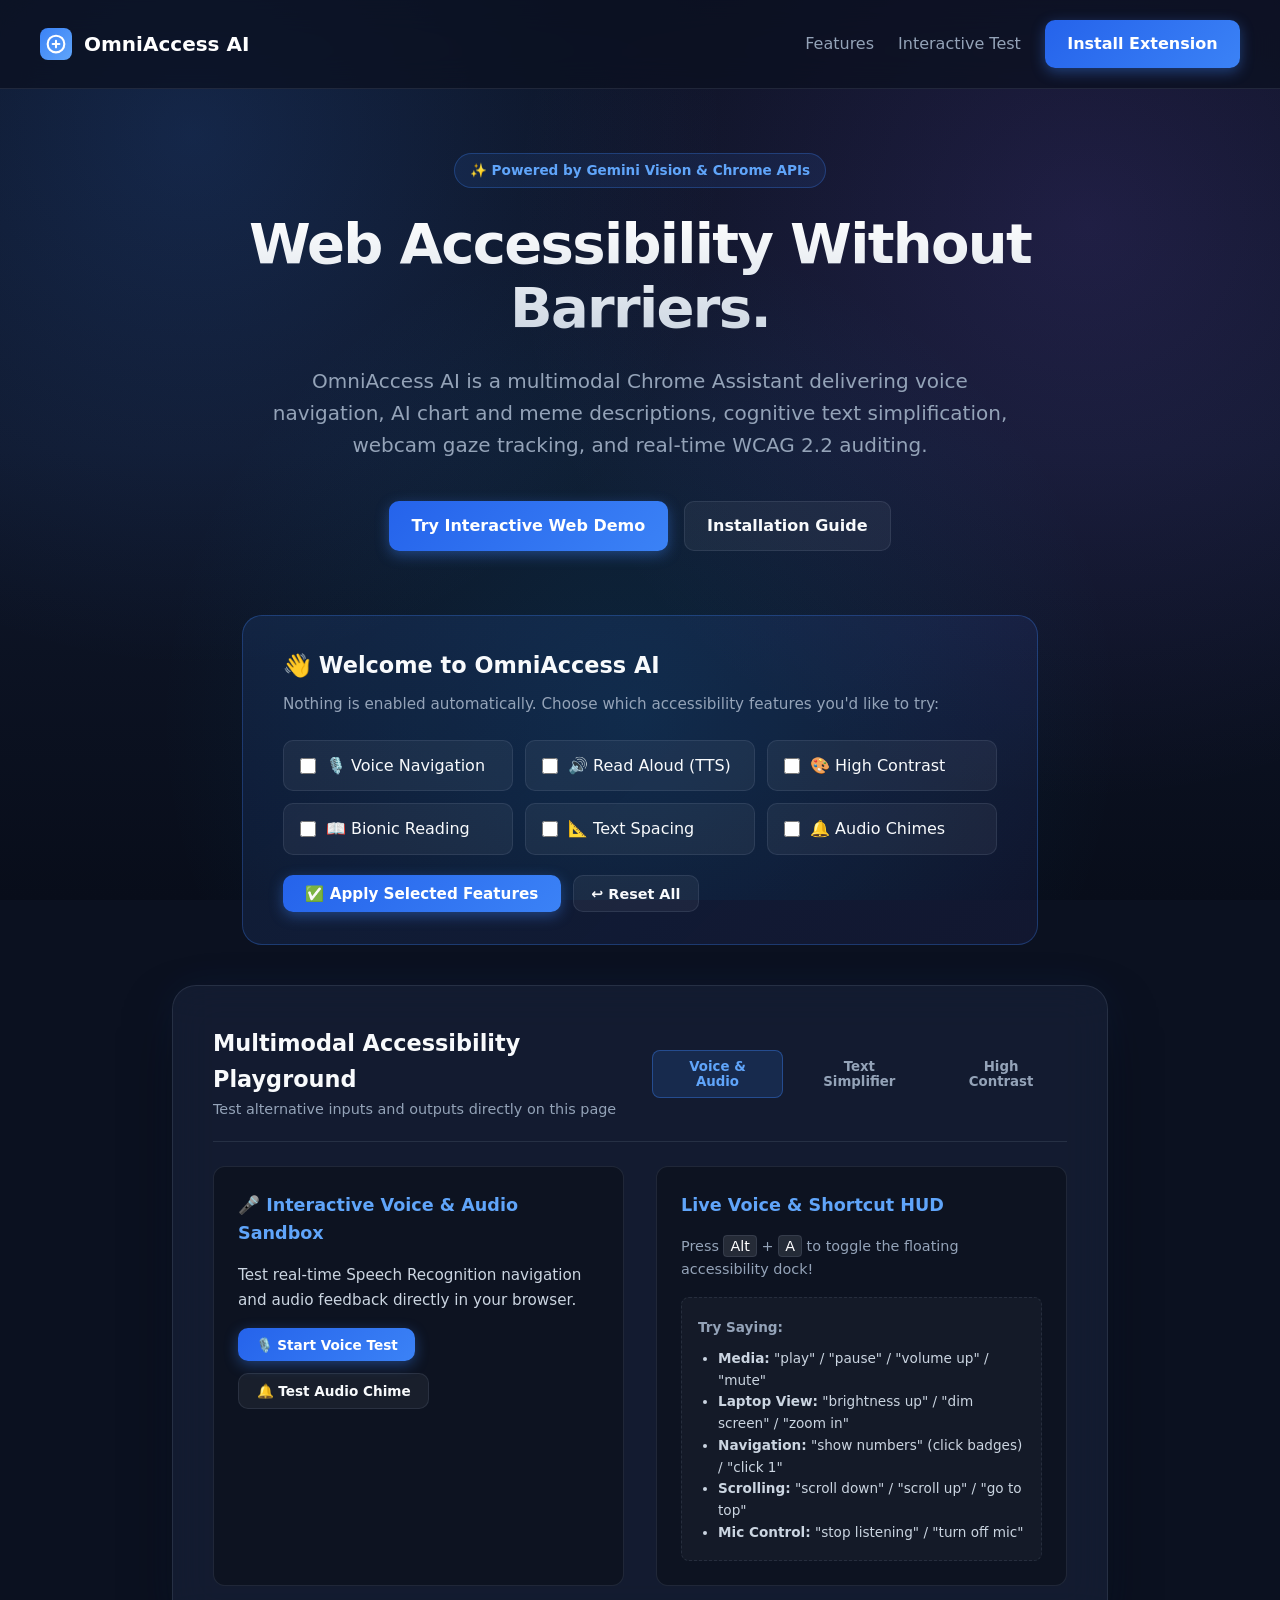
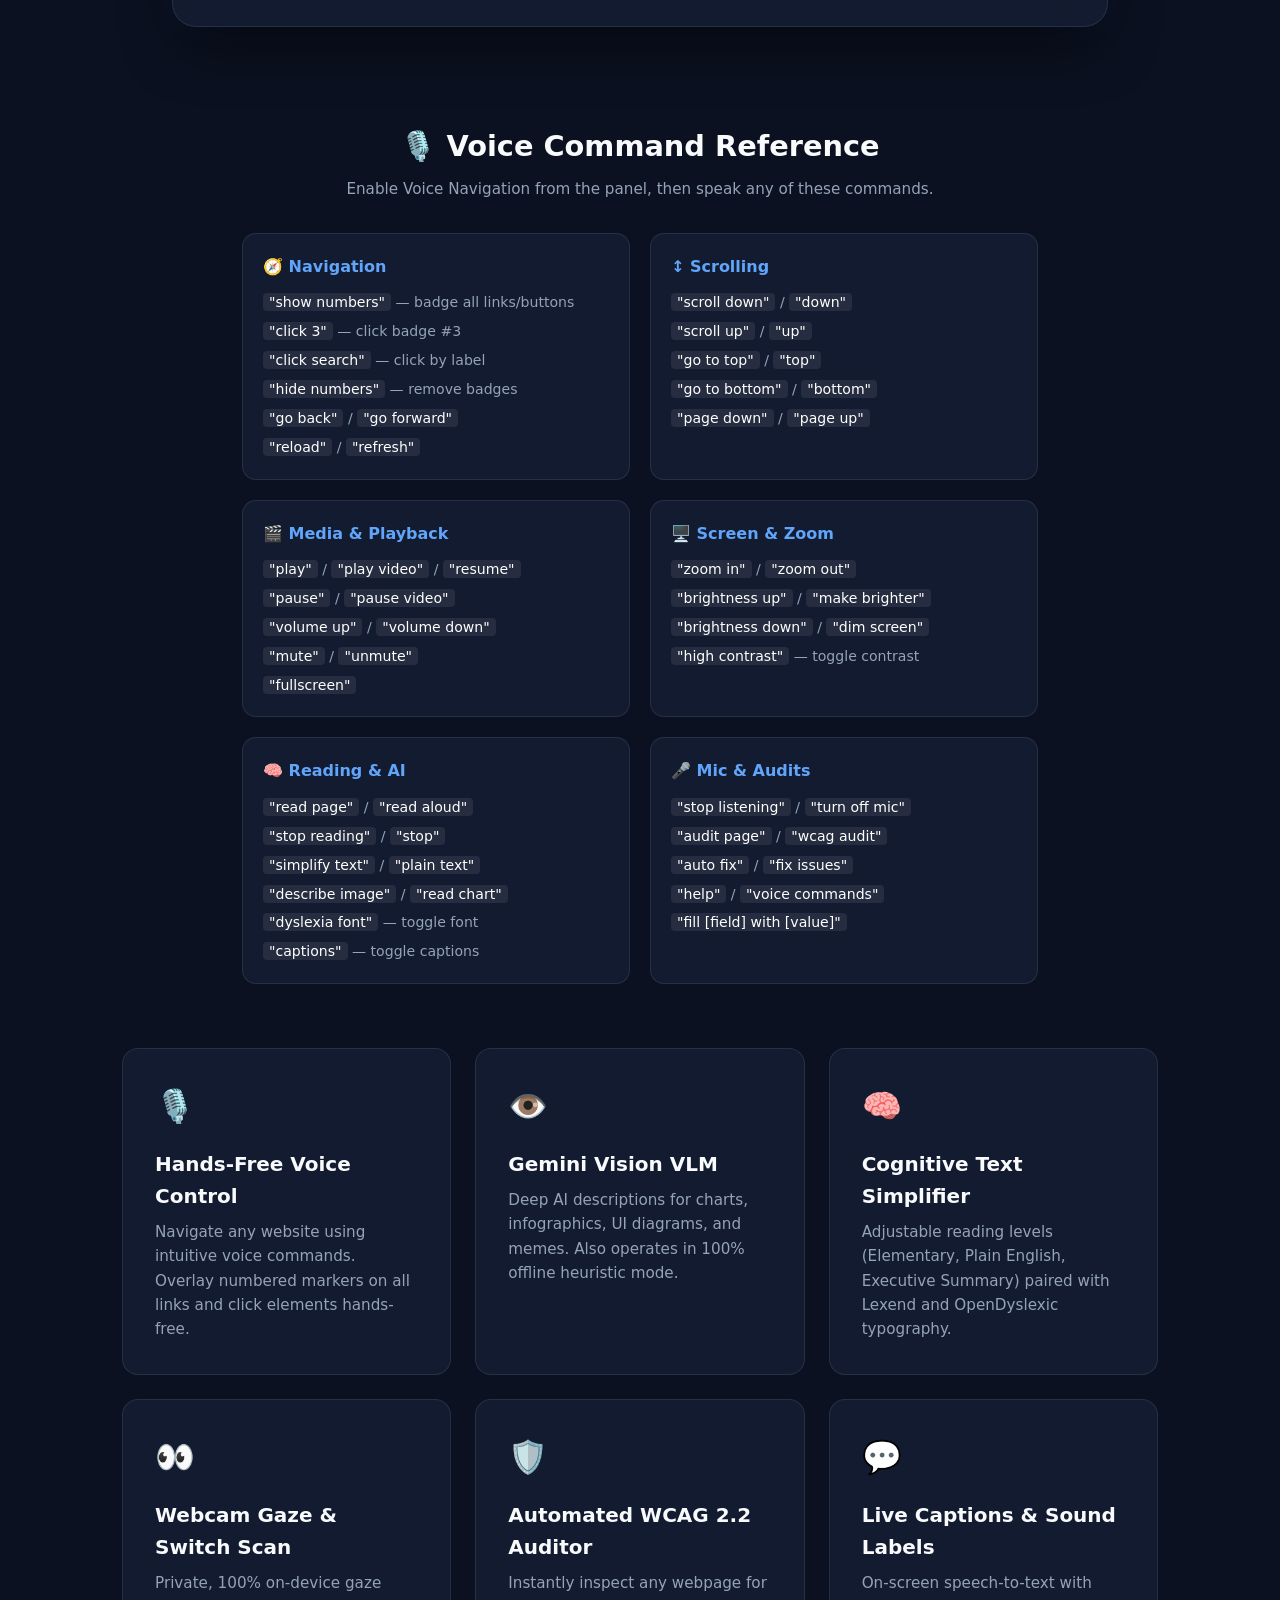
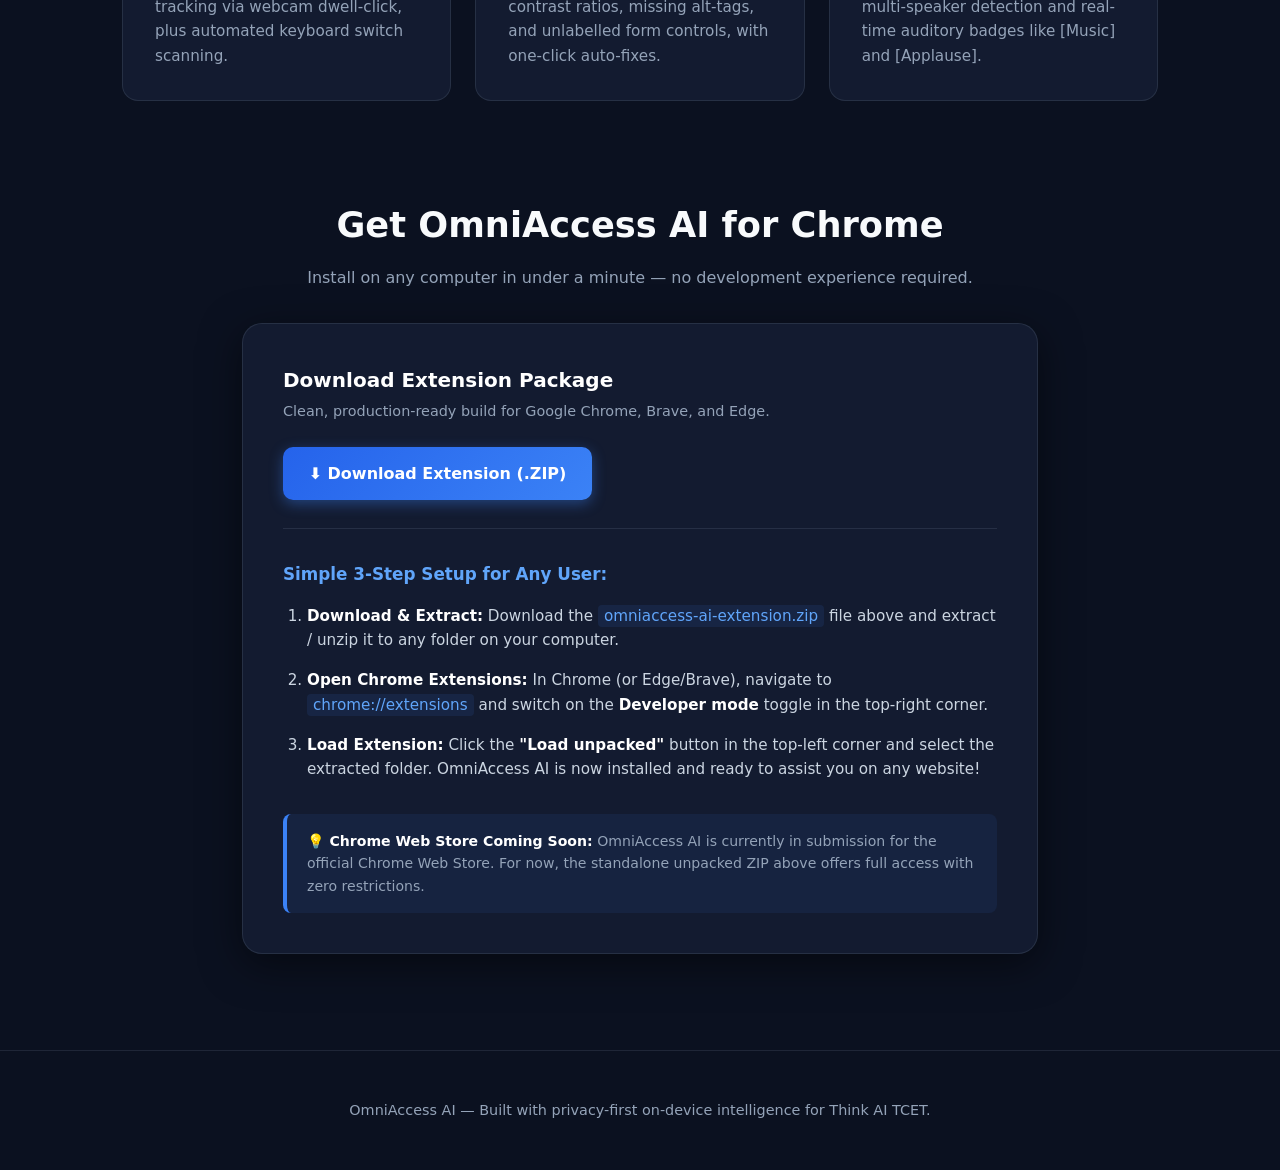
==== index.html @ 78b08870 "Add index.html for GitHub Pages deployment" ====
<!DOCTYPE html>
<html lang="en">
<head>
  <meta charset="UTF-8" />
  <meta name="viewport" content="width=device-width, initial-scale=1.0" />
  <title>OmniAccess AI — Intelligent Digital Accessibility</title>
  <link rel="stylesheet" href="content/overlay.css" />
  <style>
    /* In-page High Contrast overrides */
    html[data-omni-contrast="yellow-black"],
    html[data-omni-contrast="yellow-black"] body {
      background-color: #000000 !important;
      color: #ffff00 !important;
    }
    html[data-omni-contrast="yellow-black"] .demo-card,
    html[data-omni-contrast="yellow-black"] .feature-card,
    html[data-omni-contrast="yellow-black"] .interactive-box,
    html[data-omni-contrast="yellow-black"] header,
    html[data-omni-contrast="yellow-black"] footer {
      background-color: #000000 !important;
      color: #ffff00 !important;
      border-color: #ffff00 !important;
    }
    html[data-omni-contrast="yellow-black"] h1,
    html[data-omni-contrast="yellow-black"] h2,
    html[data-omni-contrast="yellow-black"] h3,
    html[data-omni-contrast="yellow-black"] p,
    html[data-omni-contrast="yellow-black"] span,
    html[data-omni-contrast="yellow-black"] li {
      color: #ffff00 !important;
      -webkit-text-fill-color: #ffff00 !important;
    }
    html[data-omni-contrast="yellow-black"] .btn {
      background: #000000 !important;
      color: #ffff00 !important;
      border: 2px solid #ffff00 !important;
    }
    html[data-omni-contrast="yellow-black"] .demo-tab-btn.active {
      background: #ffff00 !important;
      color: #000000 !important;
    }

    :root {
      --bg: #0b1120;
      --bg-gradient: radial-gradient(circle at 15% 15%, rgba(59, 130, 246, 0.18) 0%, transparent 40%),
                     radial-gradient(circle at 85% 25%, rgba(139, 92, 246, 0.15) 0%, transparent 45%),
                     radial-gradient(circle at 50% 80%, rgba(14, 165, 233, 0.12) 0%, transparent 50%),
                     linear-gradient(180deg, #0b1120 0%, #0f172a 50%, #080d1a 100%);
      --card-bg: rgba(23, 32, 54, 0.72);
      --border: rgba(148, 163, 184, 0.15);
      --accent: #3b82f6;
      --accent-glow: rgba(59, 130, 246, 0.4);
      --text: #f8fafc;
      --text-muted: #94a3b8;
      --success: #10b981;
    }

    * {
      box-sizing: border-box;
      margin: 0;
      padding: 0;
      font-family: system-ui, -apple-system, BlinkMacSystemFont, "Segoe UI", Roboto, sans-serif;
    }

    body {
      background: var(--bg-gradient);
      background-attachment: fixed;
      background-color: var(--bg);
      color: var(--text);
      line-height: 1.6;
      overflow-x: hidden;
      min-height: 100vh;
    }

    /* Skip link for accessibility */
    .skip-link {
      position: absolute;
      top: -999px;
      left: 1rem;
      background: var(--accent);
      color: #fff;
      padding: 0.5rem 1rem;
      border-radius: 4px;
      z-index: 1000;
      text-decoration: none;
      font-weight: bold;
    }
    .skip-link:focus {
      top: 1rem;
    }

    header {
      padding: 1.25rem 2.5rem;
      display: flex;
      justify-content: space-between;
      align-items: center;
      border-bottom: 1px solid var(--border);
      backdrop-filter: blur(16px);
      -webkit-backdrop-filter: blur(16px);
      position: sticky;
      top: 0;
      background: rgba(11, 17, 32, 0.75);
      z-index: 100;
    }

    .brand {
      display: flex;
      align-items: center;
      gap: 0.75rem;
      font-size: 1.25rem;
      font-weight: 800;
      color: #fff;
      text-decoration: none;
    }

    .brand-icon {
      width: 32px;
      height: 32px;
      background: linear-gradient(135deg, #3b82f6, #60a5fa);
      border-radius: 8px;
      display: flex;
      align-items: center;
      justify-content: center;
    }

    .nav-links {
      display: flex;
      gap: 1.5rem;
      align-items: center;
    }

    .nav-link {
      color: var(--text-muted);
      text-decoration: none;
      font-weight: 500;
      transition: color 0.2s;
    }
    .nav-link:hover {
      color: #fff;
    }

    .btn {
      display: inline-flex;
      align-items: center;
      gap: 0.5rem;
      padding: 0.7rem 1.4rem;
      border-radius: 10px;
      font-weight: 600;
      text-decoration: none;
      transition: all 0.2s ease;
      cursor: pointer;
      border: none;
    }

    .btn-primary {
      background: linear-gradient(135deg, #2563eb, #3b82f6);
      color: #fff;
      box-shadow: 0 4px 14px var(--accent-glow);
    }
    .btn-primary:hover {
      transform: translateY(-2px);
      box-shadow: 0 6px 20px rgba(59, 130, 246, 0.5);
    }

    .btn-secondary {
      background: rgba(255, 255, 255, 0.05);
      color: var(--text);
      border: 1px solid var(--border);
    }
    .btn-secondary:hover {
      background: rgba(255, 255, 255, 0.1);
      transform: translateY(-2px);
    }

    .hero {
      max-width: 1100px;
      margin: 4rem auto;
      padding: 0 2rem;
      text-align: center;
    }

    .badge {
      display: inline-flex;
      align-items: center;
      gap: 0.5rem;
      padding: 0.35rem 0.9rem;
      background: rgba(59, 130, 246, 0.1);
      border: 1px solid rgba(59, 130, 246, 0.3);
      border-radius: 9999px;
      font-size: 0.85rem;
      color: #60a5fa;
      font-weight: 600;
      margin-bottom: 1.5rem;
    }

    h1 {
      font-size: 3.5rem;
      font-weight: 900;
      line-height: 1.15;
      letter-spacing: -0.03em;
      margin-bottom: 1.5rem;
      background: linear-gradient(180deg, #fff 0%, #cbd5e1 100%);
      -webkit-background-clip: text;
      -webkit-text-fill-color: transparent;
    }

    .hero p {
      font-size: 1.25rem;
      color: var(--text-muted);
      max-width: 760px;
      margin: 0 auto 2.5rem;
    }

    .hero-actions {
      display: flex;
      justify-content: center;
      gap: 1rem;
      margin-bottom: 3.5rem;
    }

    /* Live Demo / Playground Area */
    .demo-container {
      max-width: 1000px;
      margin: 0 auto 6rem;
      padding: 0 2rem;
    }

    .demo-card {
      background: var(--card-bg);
      backdrop-filter: blur(20px);
      -webkit-backdrop-filter: blur(20px);
      border: 1px solid var(--border);
      border-radius: 24px;
      padding: 2.5rem;
      box-shadow: 0 25px 60px -15px rgba(0, 0, 0, 0.7), 0 0 40px rgba(59, 130, 246, 0.08);
      position: relative;
    }

    .demo-header {
      display: flex;
      justify-content: space-between;
      align-items: center;
      border-bottom: 1px solid var(--border);
      padding-bottom: 1.25rem;
      margin-bottom: 1.5rem;
    }

    .demo-tabs {
      display: flex;
      gap: 0.5rem;
    }

    .demo-tab-btn {
      padding: 0.5rem 1rem;
      border-radius: 8px;
      background: transparent;
      border: 1px solid transparent;
      color: var(--text-muted);
      cursor: pointer;
      font-weight: 600;
      transition: all 0.2s;
    }
    .demo-tab-btn.active {
      background: rgba(59, 130, 246, 0.15);
      border-color: rgba(59, 130, 246, 0.4);
      color: #60a5fa;
    }

    .demo-content {
      display: grid;
      grid-template-columns: 1fr 1fr;
      gap: 2rem;
      text-align: left;
    }

    @media (max-width: 768px) {
      .demo-content {
        grid-template-columns: 1fr;
      }
      h1 { font-size: 2.5rem; }
    }

    .interactive-box {
      background: rgba(0, 0, 0, 0.3);
      border: 1px solid var(--border);
      border-radius: 12px;
      padding: 1.5rem;
      display: flex;
      flex-direction: column;
      gap: 1rem;
    }

    .features-grid {
      max-width: 1100px;
      margin: 0 auto 6rem;
      padding: 0 2rem;
      display: grid;
      grid-template-columns: repeat(auto-fit, minmax(320px, 1fr));
      gap: 1.5rem;
    }

    .feature-card {
      background: var(--card-bg);
      border: 1px solid var(--border);
      border-radius: 16px;
      padding: 2rem;
      transition: transform 0.2s, border-color 0.2s;
    }
    .feature-card:hover {
      transform: translateY(-4px);
      border-color: rgba(59, 130, 246, 0.4);
    }

    .feature-icon {
      font-size: 2rem;
      margin-bottom: 1rem;
      display: inline-block;
    }

    .feature-title {
      font-size: 1.25rem;
      font-weight: 700;
      margin-bottom: 0.5rem;
    }

    .feature-desc {
      color: var(--text-muted);
      font-size: 0.95rem;
    }

    footer {
      border-top: 1px solid var(--border);
      padding: 3rem 2rem;
      text-align: center;
      color: var(--text-muted);
      font-size: 0.9rem;
    }
  </style>
</head>
<body>

  <a href="#main" class="skip-link">Skip to main content</a>

  <header role="banner">
    <a href="#" class="brand">
      <div class="brand-icon">
        <svg width="20" height="20" viewBox="0 0 24 24" fill="none" stroke="#fff" stroke-width="2.5" stroke-linecap="round" stroke-linejoin="round">
          <circle cx="12" cy="12" r="10"></circle>
          <path d="M12 8v8"></path>
          <path d="M8 12h8"></path>
        </svg>
      </div>
      <span>OmniAccess AI</span>
    </a>

    <nav class="nav-links" aria-label="Main Navigation">
      <a href="#features" class="nav-link">Features</a>
      <a href="#demo" class="nav-link">Interactive Test</a>
      <a href="#install" class="btn btn-primary">Install Extension</a>
    </nav>
  </header>

  <main id="main">
    <section class="hero">
      <div class="badge">
        <span>✨ Powered by Gemini Vision &amp; Chrome APIs</span>
      </div>
      <h1>Web Accessibility Without Barriers.</h1>
      <p>
        OmniAccess AI is a multimodal Chrome Assistant delivering voice navigation, AI chart and meme descriptions, cognitive text simplification, webcam gaze tracking, and real-time WCAG 2.2 auditing.
      </p>

      <div class="hero-actions">
        <a href="#demo" class="btn btn-primary">Try Interactive Web Demo</a>
        <a href="#install" class="btn btn-secondary">Installation Guide</a>
      </div>
    </section>

    <!-- ======= WELCOME / ENABLE FEATURES PROMPT ======= -->
    <section id="welcome-prompt" style="max-width: 860px; margin: 0 auto 2.5rem; padding: 0 2rem;">
      <div style="background: linear-gradient(135deg, rgba(59,130,246,0.12), rgba(99,102,241,0.08)); border: 1px solid rgba(59,130,246,0.3); border-radius: 20px; padding: 2rem 2.5rem;">
        <h2 style="font-size: 1.4rem; font-weight: 800; margin-bottom: 0.5rem;">👋 Welcome to OmniAccess AI</h2>
        <p style="color: var(--text-muted); font-size: 0.95rem; margin-bottom: 1.5rem;">
          Nothing is enabled automatically. Choose which accessibility features you'd like to try:
        </p>

        <div style="display: grid; grid-template-columns: repeat(auto-fit, minmax(200px, 1fr)); gap: 0.75rem;">
          <!-- Voice Nav -->
          <label style="display: flex; align-items: center; gap: 10px; background: rgba(255,255,255,0.05); border: 1px solid var(--border); border-radius: 10px; padding: 0.75rem 1rem; cursor: pointer; transition: border-color 0.2s;" id="opt-voice-label">
            <input type="checkbox" id="opt-voice" style="width: 16px; height: 16px; cursor: pointer;" />
            <span>🎙️ Voice Navigation</span>
          </label>

          <!-- Read Aloud -->
          <label style="display: flex; align-items: center; gap: 10px; background: rgba(255,255,255,0.05); border: 1px solid var(--border); border-radius: 10px; padding: 0.75rem 1rem; cursor: pointer; transition: border-color 0.2s;">
            <input type="checkbox" id="opt-readaloud" style="width: 16px; height: 16px; cursor: pointer;" />
            <span>🔊 Read Aloud (TTS)</span>
          </label>

          <!-- High Contrast -->
          <label style="display: flex; align-items: center; gap: 10px; background: rgba(255,255,255,0.05); border: 1px solid var(--border); border-radius: 10px; padding: 0.75rem 1rem; cursor: pointer; transition: border-color 0.2s;">
            <input type="checkbox" id="opt-contrast" style="width: 16px; height: 16px; cursor: pointer;" />
            <span>🎨 High Contrast</span>
          </label>

          <!-- Bionic Reading -->
          <label style="display: flex; align-items: center; gap: 10px; background: rgba(255,255,255,0.05); border: 1px solid var(--border); border-radius: 10px; padding: 0.75rem 1rem; cursor: pointer; transition: border-color 0.2s;">
            <input type="checkbox" id="opt-bionic" style="width: 16px; height: 16px; cursor: pointer;" />
            <span>📖 Bionic Reading</span>
          </label>

          <!-- Text Spacing -->
          <label style="display: flex; align-items: center; gap: 10px; background: rgba(255,255,255,0.05); border: 1px solid var(--border); border-radius: 10px; padding: 0.75rem 1rem; cursor: pointer; transition: border-color 0.2s;">
            <input type="checkbox" id="opt-spacing" style="width: 16px; height: 16px; cursor: pointer;" />
            <span>📐 Text Spacing</span>
          </label>

          <!-- Audio Chimes -->
          <label style="display: flex; align-items: center; gap: 10px; background: rgba(255,255,255,0.05); border: 1px solid var(--border); border-radius: 10px; padding: 0.75rem 1rem; cursor: pointer; transition: border-color 0.2s;">
            <input type="checkbox" id="opt-chimes" style="width: 16px; height: 16px; cursor: pointer;" />
            <span>🔔 Audio Chimes</span>
          </label>
        </div>

        <div style="margin-top: 1.25rem; display: flex; gap: 0.75rem; flex-wrap: wrap; align-items: center;">
          <button id="btn-apply-features" class="btn btn-primary" style="padding: 0.6rem 1.4rem; font-size: 0.95rem;">
            ✅ Apply Selected Features
          </button>
          <button id="btn-reset-features" class="btn btn-secondary" style="padding: 0.6rem 1.1rem; font-size: 0.9rem;">
            ↩ Reset All
          </button>
          <span id="features-status" style="font-size: 0.88rem; color: var(--success); font-weight: 600;"></span>
        </div>
      </div>
    </section>

    <!-- Interactive Simulator -->
    <section id="demo" class="demo-container">
      <div class="demo-card">
        <div class="demo-header">
          <div>
            <h2 style="font-size: 1.4rem; font-weight: 800;">Multimodal Accessibility Playground</h2>
            <p style="color: var(--text-muted); font-size: 0.9rem;">Test alternative inputs and outputs directly on this page</p>
          </div>
          <div class="demo-tabs" role="tablist">
            <button class="demo-tab-btn active" id="tab-voice">Voice &amp; Audio</button>
            <button class="demo-tab-btn" id="tab-sim">Text Simplifier</button>
            <button class="demo-tab-btn" id="tab-contrast">High Contrast</button>
          </div>
        </div>

        <div class="demo-content">
          <!-- Tab 1: Voice & Audio -->
          <div id="panel-tab-voice" style="display: contents;">
            <div class="interactive-box">
              <h3 style="font-size: 1.1rem; color: #60a5fa;">🎤 Interactive Voice & Audio Sandbox</h3>
              <p style="font-size: 0.95rem; color: #cbd5e1;">
                Test real-time Speech Recognition navigation and audio feedback directly in your browser.
              </p>
              <div style="display: flex; gap: 0.75rem; flex-wrap: wrap;">
                <button class="btn btn-primary" id="btn-demo-mic" style="font-size: 0.85rem; padding: 0.55rem 1.1rem;">
                  🎙️ Start Voice Test
                </button>
                <button class="btn btn-secondary" id="btn-demo-chime" style="font-size: 0.85rem; padding: 0.55rem 1.1rem;">
                  🔔 Test Audio Chime
                </button>
              </div>
              <div id="voice-test-feedback" style="font-size: 0.88rem; color: #60a5fa; min-height: 24px; font-weight: 500;"></div>
            </div>

            <div class="interactive-box">
              <h3 style="font-size: 1.1rem; color: #60a5fa;">Live Voice &amp; Shortcut HUD</h3>
              <p style="font-size: 0.9rem; color: var(--text-muted);">
                Press <kbd style="background: rgba(255,255,255,0.1); padding: 2px 6px; border-radius: 4px; border: 1px solid var(--border); color: #fff;">Alt</kbd> + <kbd style="background: rgba(255,255,255,0.1); padding: 2px 6px; border-radius: 4px; border: 1px solid var(--border); color: #fff;">A</kbd> to toggle the floating accessibility dock!
              </p>
              <div style="padding: 1rem; background: rgba(255,255,255,0.03); border-radius: 8px; border: 1px dashed var(--border);">
                <span style="font-size: 0.85rem; color: var(--text-muted); font-weight: 700;">Try Saying:</span>
                <ul style="font-size: 0.85rem; margin-top: 0.5rem; padding-left: 1.25rem; color: #cbd5e1; line-height: 1.6;">
                  <li><strong>Media:</strong> "play" / "pause" / "volume up" / "mute"</li>
                  <li><strong>Laptop View:</strong> "brightness up" / "dim screen" / "zoom in"</li>
                  <li><strong>Navigation:</strong> "show numbers" (click badges) / "click 1"</li>
                  <li><strong>Scrolling:</strong> "scroll down" / "scroll up" / "go to top"</li>
                  <li><strong>Mic Control:</strong> "stop listening" / "turn off mic"</li>
                </ul>
              </div>
            </div>
          </div>

          <!-- Tab 2: Text Simplifier -->
          <div id="panel-tab-sim" style="display: none;">
            <div class="interactive-box" style="grid-column: 1 / -1;">
              <h3 style="font-size: 1.1rem; color: #60a5fa;">🧠 Cognitive Text Simplifier & Read-Aloud</h3>
              <p id="demo-sample-text" style="font-size: 1rem; line-height: 1.7; background: rgba(255,255,255,0.03); padding: 1rem; border-radius: 8px; border-left: 3px solid #3b82f6;">
                "The implementation of sophisticated cognitive simplification algorithms facilitates expeditious comprehension of labyrinthine conceptual frameworks."
              </p>
              <div style="display: flex; gap: 0.75rem; flex-wrap: wrap; margin-top: 0.5rem;">
                <button class="btn btn-secondary" id="btn-demo-simplify" style="font-size: 0.85rem; padding: 0.55rem 1.1rem;">
                  ✨ Simplify This Text
                </button>
                <button class="btn btn-secondary" id="btn-demo-speak" style="font-size: 0.85rem; padding: 0.55rem 1.1rem;">
                  🔊 Read Aloud
                </button>
                <button class="btn btn-secondary" id="btn-demo-bionic" style="font-size: 0.85rem; padding: 0.55rem 1.1rem;">
                  📖 Toggle Bionic Reading
                </button>
              </div>
              <div id="demo-status" style="font-size: 0.88rem; color: var(--success); font-weight: 600; min-height: 22px;"></div>
            </div>
          </div>

          <!-- Tab 3: High Contrast -->
          <div id="panel-tab-contrast" style="display: none;">
            <div class="interactive-box" style="grid-column: 1 / -1;">
              <h3 style="font-size: 1.1rem; color: #60a5fa;">🎨 High-Contrast & Vision Themes</h3>
              <p style="font-size: 0.95rem; color: var(--text-muted);">
                Switch contrast modes instantly to make text and elements crisp and readable for users with low vision or photophobia.
              </p>
              <div style="display: flex; gap: 0.75rem; flex-wrap: wrap; margin-top: 0.5rem;">
                <button class="btn btn-secondary" id="btn-theme-yellow" style="font-size: 0.85rem; padding: 0.55rem 1.1rem; background: #000; color: #ffff00; border: 1px solid #ffff00;">
                  🟡 Yellow on Black
                </button>
                <button class="btn btn-secondary" id="btn-theme-inverted" style="font-size: 0.85rem; padding: 0.55rem 1.1rem;">
                  🔄 Invert / High Contrast
                </button>
                <button class="btn btn-secondary" id="btn-theme-reset" style="font-size: 0.85rem; padding: 0.55rem 1.1rem;">
                  ↩ Reset Theme
                </button>
              </div>
              <div id="contrast-status" style="font-size: 0.88rem; color: #60a5fa; font-weight: 600; min-height: 22px; margin-top: 0.25rem;"></div>
            </div>
          </div>
        </div>
      </div>
    </section>

    <!-- ======= VOICE COMMANDS REFERENCE ======= -->
    <section id="voice-commands" style="max-width: 860px; margin: 0 auto 4rem; padding: 0 2rem;">
      <h2 style="font-size: 1.8rem; font-weight: 800; margin-bottom: 0.5rem; text-align: center;">🎙️ Voice Command Reference</h2>
      <p style="text-align: center; color: var(--text-muted); font-size: 0.95rem; margin-bottom: 2rem;">
        Enable Voice Navigation from the panel, then speak any of these commands.
      </p>

      <div style="display: grid; grid-template-columns: repeat(auto-fit, minmax(280px, 1fr)); gap: 1.25rem;">

        <!-- Navigation -->
        <div style="background: var(--card-bg); border: 1px solid var(--border); border-radius: 14px; padding: 1.25rem;">
          <h3 style="font-size: 1rem; font-weight: 700; color: #60a5fa; margin-bottom: 0.75rem;">🧭 Navigation</h3>
          <ul style="list-style: none; display: flex; flex-direction: column; gap: 0.4rem; font-size: 0.88rem; color: var(--text-muted);">
            <li><code style="color: #fff; background: rgba(255,255,255,0.08); padding: 1px 6px; border-radius: 4px;">"show numbers"</code> — badge all links/buttons</li>
            <li><code style="color: #fff; background: rgba(255,255,255,0.08); padding: 1px 6px; border-radius: 4px;">"click 3"</code> — click badge #3</li>
            <li><code style="color: #fff; background: rgba(255,255,255,0.08); padding: 1px 6px; border-radius: 4px;">"click search"</code> — click by label</li>
            <li><code style="color: #fff; background: rgba(255,255,255,0.08); padding: 1px 6px; border-radius: 4px;">"hide numbers"</code> — remove badges</li>
            <li><code style="color: #fff; background: rgba(255,255,255,0.08); padding: 1px 6px; border-radius: 4px;">"go back"</code> / <code style="color: #fff; background: rgba(255,255,255,0.08); padding: 1px 6px; border-radius: 4px;">"go forward"</code></li>
            <li><code style="color: #fff; background: rgba(255,255,255,0.08); padding: 1px 6px; border-radius: 4px;">"reload"</code> / <code style="color: #fff; background: rgba(255,255,255,0.08); padding: 1px 6px; border-radius: 4px;">"refresh"</code></li>
          </ul>
        </div>

        <!-- Scrolling -->
        <div style="background: var(--card-bg); border: 1px solid var(--border); border-radius: 14px; padding: 1.25rem;">
          <h3 style="font-size: 1rem; font-weight: 700; color: #60a5fa; margin-bottom: 0.75rem;">↕️ Scrolling</h3>
          <ul style="list-style: none; display: flex; flex-direction: column; gap: 0.4rem; font-size: 0.88rem; color: var(--text-muted);">
            <li><code style="color: #fff; background: rgba(255,255,255,0.08); padding: 1px 6px; border-radius: 4px;">"scroll down"</code> / <code style="color: #fff; background: rgba(255,255,255,0.08); padding: 1px 6px; border-radius: 4px;">"down"</code></li>
            <li><code style="color: #fff; background: rgba(255,255,255,0.08); padding: 1px 6px; border-radius: 4px;">"scroll up"</code> / <code style="color: #fff; background: rgba(255,255,255,0.08); padding: 1px 6px; border-radius: 4px;">"up"</code></li>
            <li><code style="color: #fff; background: rgba(255,255,255,0.08); padding: 1px 6px; border-radius: 4px;">"go to top"</code> / <code style="color: #fff; background: rgba(255,255,255,0.08); padding: 1px 6px; border-radius: 4px;">"top"</code></li>
            <li><code style="color: #fff; background: rgba(255,255,255,0.08); padding: 1px 6px; border-radius: 4px;">"go to bottom"</code> / <code style="color: #fff; background: rgba(255,255,255,0.08); padding: 1px 6px; border-radius: 4px;">"bottom"</code></li>
            <li><code style="color: #fff; background: rgba(255,255,255,0.08); padding: 1px 6px; border-radius: 4px;">"page down"</code> / <code style="color: #fff; background: rgba(255,255,255,0.08); padding: 1px 6px; border-radius: 4px;">"page up"</code></li>
          </ul>
        </div>

        <!-- Media & Playback -->
        <div style="background: var(--card-bg); border: 1px solid var(--border); border-radius: 14px; padding: 1.25rem;">
          <h3 style="font-size: 1rem; font-weight: 700; color: #60a5fa; margin-bottom: 0.75rem;">🎬 Media & Playback</h3>
          <ul style="list-style: none; display: flex; flex-direction: column; gap: 0.4rem; font-size: 0.88rem; color: var(--text-muted);">
            <li><code style="color: #fff; background: rgba(255,255,255,0.08); padding: 1px 6px; border-radius: 4px;">"play"</code> / <code style="color: #fff; background: rgba(255,255,255,0.08); padding: 1px 6px; border-radius: 4px;">"play video"</code> / <code style="color: #fff; background: rgba(255,255,255,0.08); padding: 1px 6px; border-radius: 4px;">"resume"</code></li>
            <li><code style="color: #fff; background: rgba(255,255,255,0.08); padding: 1px 6px; border-radius: 4px;">"pause"</code> / <code style="color: #fff; background: rgba(255,255,255,0.08); padding: 1px 6px; border-radius: 4px;">"pause video"</code></li>
            <li><code style="color: #fff; background: rgba(255,255,255,0.08); padding: 1px 6px; border-radius: 4px;">"volume up"</code> / <code style="color: #fff; background: rgba(255,255,255,0.08); padding: 1px 6px; border-radius: 4px;">"volume down"</code></li>
            <li><code style="color: #fff; background: rgba(255,255,255,0.08); padding: 1px 6px; border-radius: 4px;">"mute"</code> / <code style="color: #fff; background: rgba(255,255,255,0.08); padding: 1px 6px; border-radius: 4px;">"unmute"</code></li>
            <li><code style="color: #fff; background: rgba(255,255,255,0.08); padding: 1px 6px; border-radius: 4px;">"fullscreen"</code></li>
          </ul>
        </div>

        <!-- Screen & Zoom -->
        <div style="background: var(--card-bg); border: 1px solid var(--border); border-radius: 14px; padding: 1.25rem;">
          <h3 style="font-size: 1rem; font-weight: 700; color: #60a5fa; margin-bottom: 0.75rem;">🖥️ Screen & Zoom</h3>
          <ul style="list-style: none; display: flex; flex-direction: column; gap: 0.4rem; font-size: 0.88rem; color: var(--text-muted);">
            <li><code style="color: #fff; background: rgba(255,255,255,0.08); padding: 1px 6px; border-radius: 4px;">"zoom in"</code> / <code style="color: #fff; background: rgba(255,255,255,0.08); padding: 1px 6px; border-radius: 4px;">"zoom out"</code></li>
            <li><code style="color: #fff; background: rgba(255,255,255,0.08); padding: 1px 6px; border-radius: 4px;">"brightness up"</code> / <code style="color: #fff; background: rgba(255,255,255,0.08); padding: 1px 6px; border-radius: 4px;">"make brighter"</code></li>
            <li><code style="color: #fff; background: rgba(255,255,255,0.08); padding: 1px 6px; border-radius: 4px;">"brightness down"</code> / <code style="color: #fff; background: rgba(255,255,255,0.08); padding: 1px 6px; border-radius: 4px;">"dim screen"</code></li>
            <li><code style="color: #fff; background: rgba(255,255,255,0.08); padding: 1px 6px; border-radius: 4px;">"high contrast"</code> — toggle contrast</li>
          </ul>
        </div>

        <!-- Reading & AI -->
        <div style="background: var(--card-bg); border: 1px solid var(--border); border-radius: 14px; padding: 1.25rem;">
          <h3 style="font-size: 1rem; font-weight: 700; color: #60a5fa; margin-bottom: 0.75rem;">🧠 Reading & AI</h3>
          <ul style="list-style: none; display: flex; flex-direction: column; gap: 0.4rem; font-size: 0.88rem; color: var(--text-muted);">
            <li><code style="color: #fff; background: rgba(255,255,255,0.08); padding: 1px 6px; border-radius: 4px;">"read page"</code> / <code style="color: #fff; background: rgba(255,255,255,0.08); padding: 1px 6px; border-radius: 4px;">"read aloud"</code></li>
            <li><code style="color: #fff; background: rgba(255,255,255,0.08); padding: 1px 6px; border-radius: 4px;">"stop reading"</code> / <code style="color: #fff; background: rgba(255,255,255,0.08); padding: 1px 6px; border-radius: 4px;">"stop"</code></li>
            <li><code style="color: #fff; background: rgba(255,255,255,0.08); padding: 1px 6px; border-radius: 4px;">"simplify text"</code> / <code style="color: #fff; background: rgba(255,255,255,0.08); padding: 1px 6px; border-radius: 4px;">"plain text"</code></li>
            <li><code style="color: #fff; background: rgba(255,255,255,0.08); padding: 1px 6px; border-radius: 4px;">"describe image"</code> / <code style="color: #fff; background: rgba(255,255,255,0.08); padding: 1px 6px; border-radius: 4px;">"read chart"</code></li>
            <li><code style="color: #fff; background: rgba(255,255,255,0.08); padding: 1px 6px; border-radius: 4px;">"dyslexia font"</code> — toggle font</li>
            <li><code style="color: #fff; background: rgba(255,255,255,0.08); padding: 1px 6px; border-radius: 4px;">"captions"</code> — toggle captions</li>
          </ul>
        </div>

        <!-- Mic & Accessibility -->
        <div style="background: var(--card-bg); border: 1px solid var(--border); border-radius: 14px; padding: 1.25rem;">
          <h3 style="font-size: 1rem; font-weight: 700; color: #60a5fa; margin-bottom: 0.75rem;">🎤 Mic & Audits</h3>
          <ul style="list-style: none; display: flex; flex-direction: column; gap: 0.4rem; font-size: 0.88rem; color: var(--text-muted);">
            <li><code style="color: #fff; background: rgba(255,255,255,0.08); padding: 1px 6px; border-radius: 4px;">"stop listening"</code> / <code style="color: #fff; background: rgba(255,255,255,0.08); padding: 1px 6px; border-radius: 4px;">"turn off mic"</code></li>
            <li><code style="color: #fff; background: rgba(255,255,255,0.08); padding: 1px 6px; border-radius: 4px;">"audit page"</code> / <code style="color: #fff; background: rgba(255,255,255,0.08); padding: 1px 6px; border-radius: 4px;">"wcag audit"</code></li>
            <li><code style="color: #fff; background: rgba(255,255,255,0.08); padding: 1px 6px; border-radius: 4px;">"auto fix"</code> / <code style="color: #fff; background: rgba(255,255,255,0.08); padding: 1px 6px; border-radius: 4px;">"fix issues"</code></li>
            <li><code style="color: #fff; background: rgba(255,255,255,0.08); padding: 1px 6px; border-radius: 4px;">"help"</code> / <code style="color: #fff; background: rgba(255,255,255,0.08); padding: 1px 6px; border-radius: 4px;">"voice commands"</code></li>
            <li><code style="color: #fff; background: rgba(255,255,255,0.08); padding: 1px 6px; border-radius: 4px;">"fill [field] with [value]"</code></li>
          </ul>
        </div>

      </div>
    </section>

    <!-- Features -->
    <section id="features" class="features-grid">
      <div class="feature-card">
        <span class="feature-icon">🎙️</span>
        <h3 class="feature-title">Hands-Free Voice Control</h3>
        <p class="feature-desc">Navigate any website using intuitive voice commands. Overlay numbered markers on all links and click elements hands-free.</p>
      </div>

      <div class="feature-card">
        <span class="feature-icon">👁️</span>
        <h3 class="feature-title">Gemini Vision VLM</h3>
        <p class="feature-desc">Deep AI descriptions for charts, infographics, UI diagrams, and memes. Also operates in 100% offline heuristic mode.</p>
      </div>

      <div class="feature-card">
        <span class="feature-icon">🧠</span>
        <h3 class="feature-title">Cognitive Text Simplifier</h3>
        <p class="feature-desc">Adjustable reading levels (Elementary, Plain English, Executive Summary) paired with Lexend and OpenDyslexic typography.</p>
      </div>

      <div class="feature-card">
        <span class="feature-icon">👀</span>
        <h3 class="feature-title">Webcam Gaze &amp; Switch Scan</h3>
        <p class="feature-desc">Private, 100% on-device gaze tracking via webcam dwell-click, plus automated keyboard switch scanning.</p>
      </div>

      <div class="feature-card">
        <span class="feature-icon">🛡️</span>
        <h3 class="feature-title">Automated WCAG 2.2 Auditor</h3>
        <p class="feature-desc">Instantly inspect any webpage for contrast ratios, missing alt-tags, and unlabelled form controls, with one-click auto-fixes.</p>
      </div>

      <div class="feature-card">
        <span class="feature-icon">💬</span>
        <h3 class="feature-title">Live Captions &amp; Sound Labels</h3>
        <p class="feature-desc">On-screen speech-to-text with multi-speaker detection and real-time auditory badges like [Music] and [Applause].</p>
      </div>
    </section>

    <!-- Install Guide -->
    <section id="install" style="max-width: 860px; margin: 0 auto 6rem; padding: 0 2rem; text-align: center;">
      <h2 style="font-size: 2.2rem; font-weight: 800; margin-bottom: 0.75rem;">Get OmniAccess AI for Chrome</h2>
      <p style="color: var(--text-muted); font-size: 1rem; margin-bottom: 2rem;">
        Install on any computer in under a minute — no development experience required.
      </p>

      <div style="background: var(--card-bg); border: 1px solid var(--border); border-radius: 20px; padding: 2.5rem; text-align: left; box-shadow: 0 10px 40px rgba(0,0,0,0.5);">
        
        <div style="display: flex; flex-wrap: wrap; align-items: center; justify-content: space-between; gap: 1.5rem; margin-bottom: 2rem; padding-bottom: 1.75rem; border-bottom: 1px solid var(--border);">
          <div>
            <h3 style="font-size: 1.25rem; font-weight: 700; color: #fff; margin-bottom: 0.25rem;">Download Extension Package</h3>
            <p style="color: var(--text-muted); font-size: 0.9rem;">Clean, production-ready build for Google Chrome, Brave, and Edge.</p>
          </div>
          <a href="omniaccess-ai-extension.zip" download="omniaccess-ai-extension.zip" class="btn btn-primary" style="font-size: 1rem; padding: 0.85rem 1.6rem; display: inline-flex; align-items: center; gap: 8px;">
            <span>⬇️ Download Extension (.ZIP)</span>
          </a>
        </div>

        <h4 style="font-size: 1.05rem; font-weight: 700; color: #60a5fa; margin-bottom: 1rem;">Simple 3-Step Setup for Any User:</h4>
        <ol style="padding-left: 1.5rem; display: flex; flex-direction: column; gap: 1rem; color: #cbd5e1; font-size: 0.95rem; line-height: 1.6;">
          <li>
            <strong style="color: #fff;">Download &amp; Extract:</strong> Download the <code style="color: #60a5fa; background: rgba(59,130,246,0.1); padding: 2px 6px; border-radius: 4px;">omniaccess-ai-extension.zip</code> file above and extract / unzip it to any folder on your computer.
          </li>
          <li>
            <strong style="color: #fff;">Open Chrome Extensions:</strong> In Chrome (or Edge/Brave), navigate to <code style="color: #60a5fa; background: rgba(59,130,246,0.1); padding: 2px 6px; border-radius: 4px;">chrome://extensions</code> and switch on the <strong style="color: #fff;">Developer mode</strong> toggle in the top-right corner.
          </li>
          <li>
            <strong style="color: #fff;">Load Extension:</strong> Click the <strong style="color: #fff;">"Load unpacked"</strong> button in the top-left corner and select the extracted folder. OmniAccess AI is now installed and ready to assist you on any website!
          </li>
        </ol>

        <div style="margin-top: 2rem; background: rgba(59,130,246,0.08); border-left: 4px solid #3b82f6; border-radius: 8px; padding: 1rem 1.25rem; font-size: 0.88rem; color: #94a3b8;">
          💡 <strong style="color: #fff;">Chrome Web Store Coming Soon:</strong> OmniAccess AI is currently in submission for the official Chrome Web Store. For now, the standalone unpacked ZIP above offers full access with zero restrictions.
        </div>
      </div>
    </section>
  </main>

  <footer role="contentinfo">
    <p>OmniAccess AI &mdash; Built with privacy-first on-device intelligence for Think AI TCET.</p>
  </footer>

  <script src="website-demo.js"></script>
</body>
</html>
---- content/overlay.css ----
/**
 * OmniAccess AI - Injected Overlays & Interactive Accessibility Styles
 * High contrast, Switch scanner rings, Gaze dwell indicators, Voice markers, Live Captions, and Dock.
 */

/* ==========================================================================
   Screen Reader Only Utility (Visually hidden but announced)
   ========================================================================== */
.omni-sr-only {
  position: absolute !important;
  width: 1px !important;
  height: 1px !important;
  padding: 0 !important;
  margin: -1px !important;
  overflow: hidden !important;
  clip: rect(0, 0, 0, 0) !important;
  white-space: nowrap !important;
  border: 0 !important;
}

/* ==========================================================================
   High Contrast Themes (WCAG 1.4.3 / 1.4.6)
   ========================================================================== */
html[data-omni-contrast="yellow-black"] {
  filter: contrast(1.2) !important;
  background-color: #000000 !important;
  color: #ffff00 !important;
}
html[data-omni-contrast="yellow-black"] body,
html[data-omni-contrast="yellow-black"] main,
html[data-omni-contrast="yellow-black"] article,
html[data-omni-contrast="yellow-black"] section,
html[data-omni-contrast="yellow-black"] nav,
html[data-omni-contrast="yellow-black"] div,
html[data-omni-contrast="yellow-black"] p,
html[data-omni-contrast="yellow-black"] span,
html[data-omni-contrast="yellow-black"] li,
html[data-omni-contrast="yellow-black"] h1,
html[data-omni-contrast="yellow-black"] h2,
html[data-omni-contrast="yellow-black"] h3 {
  background-color: #000000 !important;
  color: #ffff00 !important;
  border-color: #ffff00 !important;
}
html[data-omni-contrast="yellow-black"] a {
  color: #00ffff !important;
  text-decoration: underline !important;
}
html[data-omni-contrast="yellow-black"] button,
html[data-omni-contrast="yellow-black"] input,
html[data-omni-contrast="yellow-black"] select {
  background-color: #111111 !important;
  color: #ffffff !important;
  border: 2px solid #ffff00 !important;
}

html[data-omni-contrast="white-black"] {
  background-color: #000000 !important;
  color: #ffffff !important;
}
html[data-omni-contrast="white-black"] body,
html[data-omni-contrast="white-black"] div,
html[data-omni-contrast="white-black"] p,
html[data-omni-contrast="white-black"] span {
  background-color: #000000 !important;
  color: #ffffff !important;
}
html[data-omni-contrast="white-black"] a {
  color: #93c5fd !important;
}

/* Large Cursor */
html[data-omni-cursor="large"],
html[data-omni-cursor="large"] * {
  cursor: url('data:image/svg+xml;utf8,<svg xmlns="http://www.w3.org/2000/svg" width="48" height="48" viewBox="0 0 24 24" fill="%23facc15" stroke="%23000" stroke-width="1.5"><polygon points="3 3 3 20 8 15 13 22 16 20 11 13 19 13 3 3"/></svg>'), auto !important;
}

/* High-Visibility Accessible Focus Indicators (WCAG 2.4.7) */
html[data-omni-focusrings="true"] a:focus-visible,
html[data-omni-focusrings="true"] button:focus-visible,
html[data-omni-focusrings="true"] input:focus-visible,
html[data-omni-focusrings="true"] select:focus-visible,
html[data-omni-focusrings="true"] textarea:focus-visible,
html[data-omni-focusrings="true"] [tabindex]:focus-visible {
  outline: 3px solid #3b82f6 !important;
  outline-offset: 3px !important;
  border-radius: 4px !important;
}

/* Touch & Click Target Expander (WCAG 2.5.5 / 2.5.8) */
html[data-omni-largetargets="true"] button,
html[data-omni-largetargets="true"] a,
html[data-omni-largetargets="true"] input[type="button"],
html[data-omni-largetargets="true"] input[type="submit"],
html[data-omni-largetargets="true"] [role="button"] {
  min-height: 48px !important;
  min-width: 48px !important;
  padding: 10px 14px !important;
}

/* ==========================================================================
   Voice Navigation Markers (Numbered badges for "click 4" voice commands)
   ========================================================================== */
.omni-nav-marker {
  position: absolute !important;
  z-index: 2147483642 !important;
  background-color: #1e40af !important; /* Rich Navy Blue */
  color: #ffffff !important;
  font-family: system-ui, -apple-system, sans-serif !important;
  font-size: 13px !important;
  font-weight: 800 !important;
  padding: 2px 7px !important;
  border-radius: 4px !important;
  border: 2px solid #ffffff !important;
  box-shadow: 0 2px 8px rgba(0, 0, 0, 0.45) !important;
  pointer-events: none !important;
  line-height: 1.2 !important;
  transform: translateY(-50%) !important;
  display: inline-flex !important;
  align-items: center !important;
  justify-content: center !important;
  opacity: 0.96 !important;
}

/* Voice Recognition Live HUD */
#omni-voice-hud {
  position: fixed;
  bottom: 24px;
  left: 50%;
  transform: translateX(-50%);
  z-index: 2147483645;
  background: rgba(15, 23, 42, 0.95);
  color: #ffffff;
  padding: 10px 22px;
  border-radius: 9999px;
  border: 2px solid #3b82f6;
  box-shadow: 0 10px 25px -5px rgba(0, 0, 0, 0.6);
  display: flex;
  align-items: center;
  gap: 12px;
  font-family: system-ui, sans-serif;
  font-size: 14px;
  font-weight: 600;
  pointer-events: auto;
  transition: all 0.2s ease-in-out;
}

#omni-voice-hud.listening .omni-mic-pulse {
  animation: omni-pulse 1.4s infinite;
}

@keyframes omni-pulse {
  0% { transform: scale(1); opacity: 1; }
  50% { transform: scale(1.35); opacity: 0.6; }
  100% { transform: scale(1); opacity: 1; }
}

/* ==========================================================================
   Switch Access Scanner Highlight Box
   ========================================================================== */
.omni-switch-scan-active {
  outline: 5px solid #ec4899 !important; /* Hot Pink high-visibility */
  outline-offset: 4px !important;
  box-shadow: 0 0 0 8px #ffffff, 0 0 20px rgba(236, 72, 153, 0.9) !important;
  transition: all 0.15s ease-out !important;
}

/* ==========================================================================
   Gaze Tracker Dwell Indicator & Cursor
   ========================================================================== */
#omni-gaze-cursor {
  position: fixed;
  width: 32px;
  height: 32px;
  border-radius: 50%;
  border: 3px solid #10b981;
  background: rgba(16, 185, 129, 0.3);
  pointer-events: none;
  z-index: 2147483646;
  transform: translate(-50%, -50%);
  display: none;
  transition: width 0.1s, height 0.1s;
}

#omni-gaze-dwell-progress {
  position: absolute;
  top: -3px;
  left: -3px;
  width: 32px;
  height: 32px;
  border-radius: 50%;
  border: 3px solid #3b82f6;
  clip-path: polygon(50% 50%, 50% 0%, 50% 0%, 50% 0%, 50% 0%, 50% 0%);
}

#omni-gaze-cam-preview {
  position: fixed;
  bottom: 20px;
  left: 20px;
  width: 130px;
  height: 98px;
  background: #000;
  border-radius: 8px;
  border: 2px solid #10b981;
  overflow: hidden;
  z-index: 2147483644;
  box-shadow: 0 4px 14px rgba(0,0,0,0.5);
  display: none;
}
#omni-gaze-cam-preview video {
  width: 100%;
  height: 100%;
  object-fit: cover;
  transform: scaleX(-1); /* mirror */
}

/* ==========================================================================
   Live Captions Overlay Dialog
   ========================================================================== */
#omni-live-captions-hud {
  position: fixed;
  bottom: 80px;
  left: 50%;
  transform: translateX(-50%);
  width: min(90vw, 760px);
  background: rgba(10, 15, 30, 0.94);
  color: #ffffff;
  border: 2px solid #60a5fa;
  border-radius: 12px;
  padding: 14px 20px;
  z-index: 2147483643;
  font-family: system-ui, -apple-system, sans-serif;
  box-shadow: 0 12px 30px rgba(0, 0, 0, 0.7);
  display: none;
  cursor: move;
}

.omni-caption-header {
  display: flex;
  justify-content: space-between;
  align-items: center;
  font-size: 12px;
  text-transform: uppercase;
  letter-spacing: 0.08em;
  color: #93c5fd;
  margin-bottom: 8px;
}

.omni-caption-text {
  font-size: 20px;
  font-weight: 600;
  line-height: 1.4;
  min-height: 28px;
}

.omni-sound-badge {
  display: inline-block;
  background: #3b82f6;
  color: #ffffff;
  font-size: 13px;
  font-weight: 700;
  padding: 2px 8px;
  border-radius: 9999px;
  margin-right: 6px;
  vertical-align: middle;
}
.omni-speaker-badge {
  display: inline-block;
  background: #10b981;
  color: #ffffff;
  font-size: 13px;
  font-weight: 700;
  padding: 2px 8px;
  border-radius: 9999px;
  margin-right: 6px;
  vertical-align: middle;
}

/* ==========================================================================
   WCAG Audit Violation Rings & Highlighting
   ========================================================================== */
.omni-wcag-violation-target {
  position: relative !important;
  outline: 3px dashed #ef4444 !important; /* bright red */
  outline-offset: 3px !important;
}

.omni-wcag-flag-badge {
  position: absolute !important;
  top: -12px !important;
  right: -12px !important;
  background: #dc2626 !important;
  color: #ffffff !important;
  font-size: 11px !important;
  font-weight: 700 !important;
  padding: 2px 6px !important;
  border-radius: 9999px !important;
  border: 1.5px solid #ffffff !important;
  z-index: 2147483641 !important;
  box-shadow: 0 2px 6px rgba(0, 0, 0, 0.3) !important;
}

/* ==========================================================================
   Floating Accessible Dock (Keyboard toggleable Alt+A)
   ========================================================================== */
#omni-floating-dock {
  position: fixed;
  right: 18px;
  /* Clamp so it never starts above 12px or below 12px from the bottom */
  top: clamp(12px, 50%, calc(100vh - 12px));
  transform: translateY(-50%);
  /* Never taller than the viewport minus 24px margin */
  max-height: calc(100vh - 24px);
  overflow-y: auto;
  overflow-x: hidden;
  /* Hide scrollbar visually but keep it functional */
  scrollbar-width: none;
  background: #0f172a;
  border: 2px solid #3b82f6;
  border-radius: 16px;
  padding: 10px;
  z-index: 2147483647;
  display: flex;
  flex-direction: column;
  gap: 8px;
  box-shadow: 0 10px 30px rgba(0, 0, 0, 0.6);
  font-family: system-ui, sans-serif;
  transition: opacity 0.2s ease;
}
#omni-floating-dock::-webkit-scrollbar {
  display: none;
}

.omni-dock-btn {
  background: #1e293b;
  color: #f8fafc;
  border: 1.5px solid #475569;
  border-radius: 12px;
  width: 44px;
  height: 44px;
  display: flex;
  align-items: center;
  justify-content: center;
  cursor: pointer;
  transition: all 0.15s ease;
}
.omni-dock-btn:hover,
.omni-dock-btn:focus-visible {
  background: #2563eb;
  border-color: #93c5fd;
  outline: 3px solid #60a5fa;
  transform: scale(1.08);
}
.omni-dock-btn.active {
  background: #2563eb;
  border-color: #bfdbfe;
  box-shadow: 0 0 12px rgba(59, 130, 246, 0.8);
}

/* Read Aloud Synchronous Word Highlighting */
.omni-read-highlight {
  background-color: #fef08a !important;
  color: #0f172a !important;
  border-radius: 2px !important;
  box-shadow: 0 0 0 2px #fef08a !important;
}
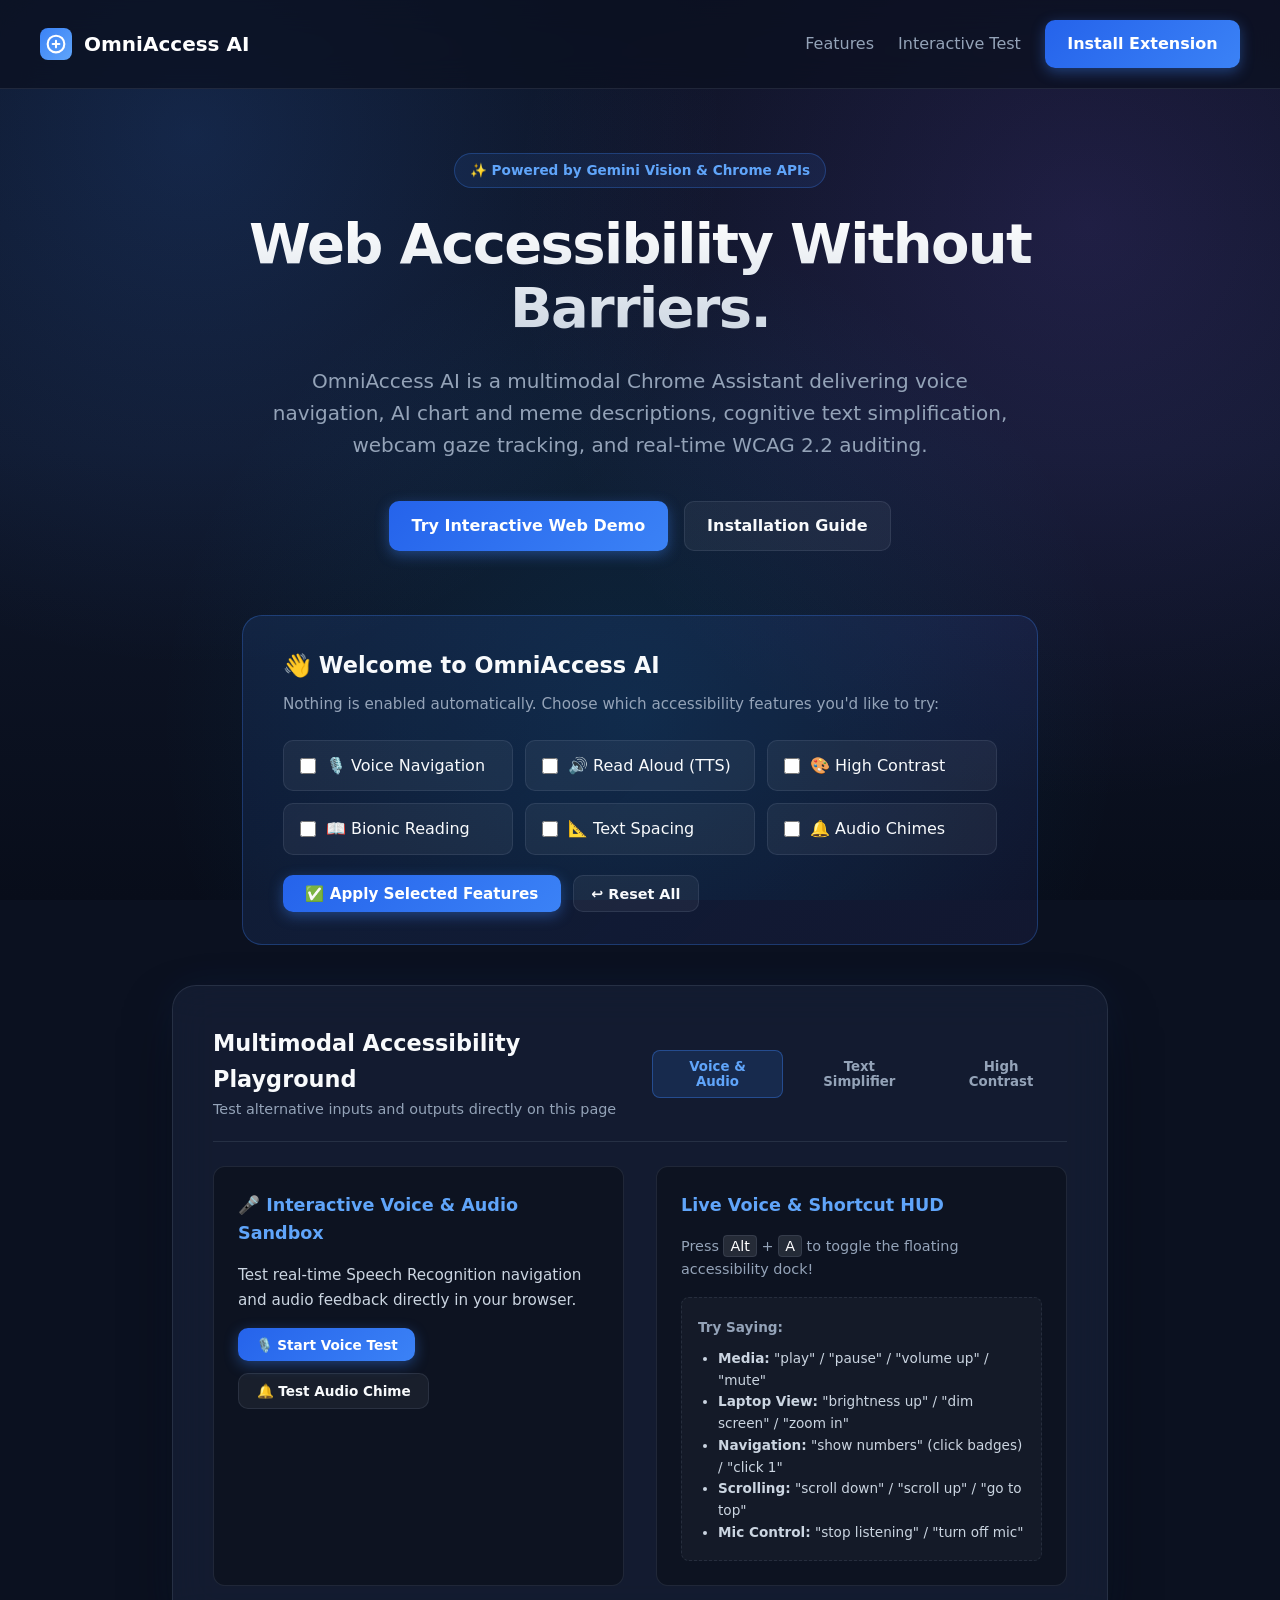
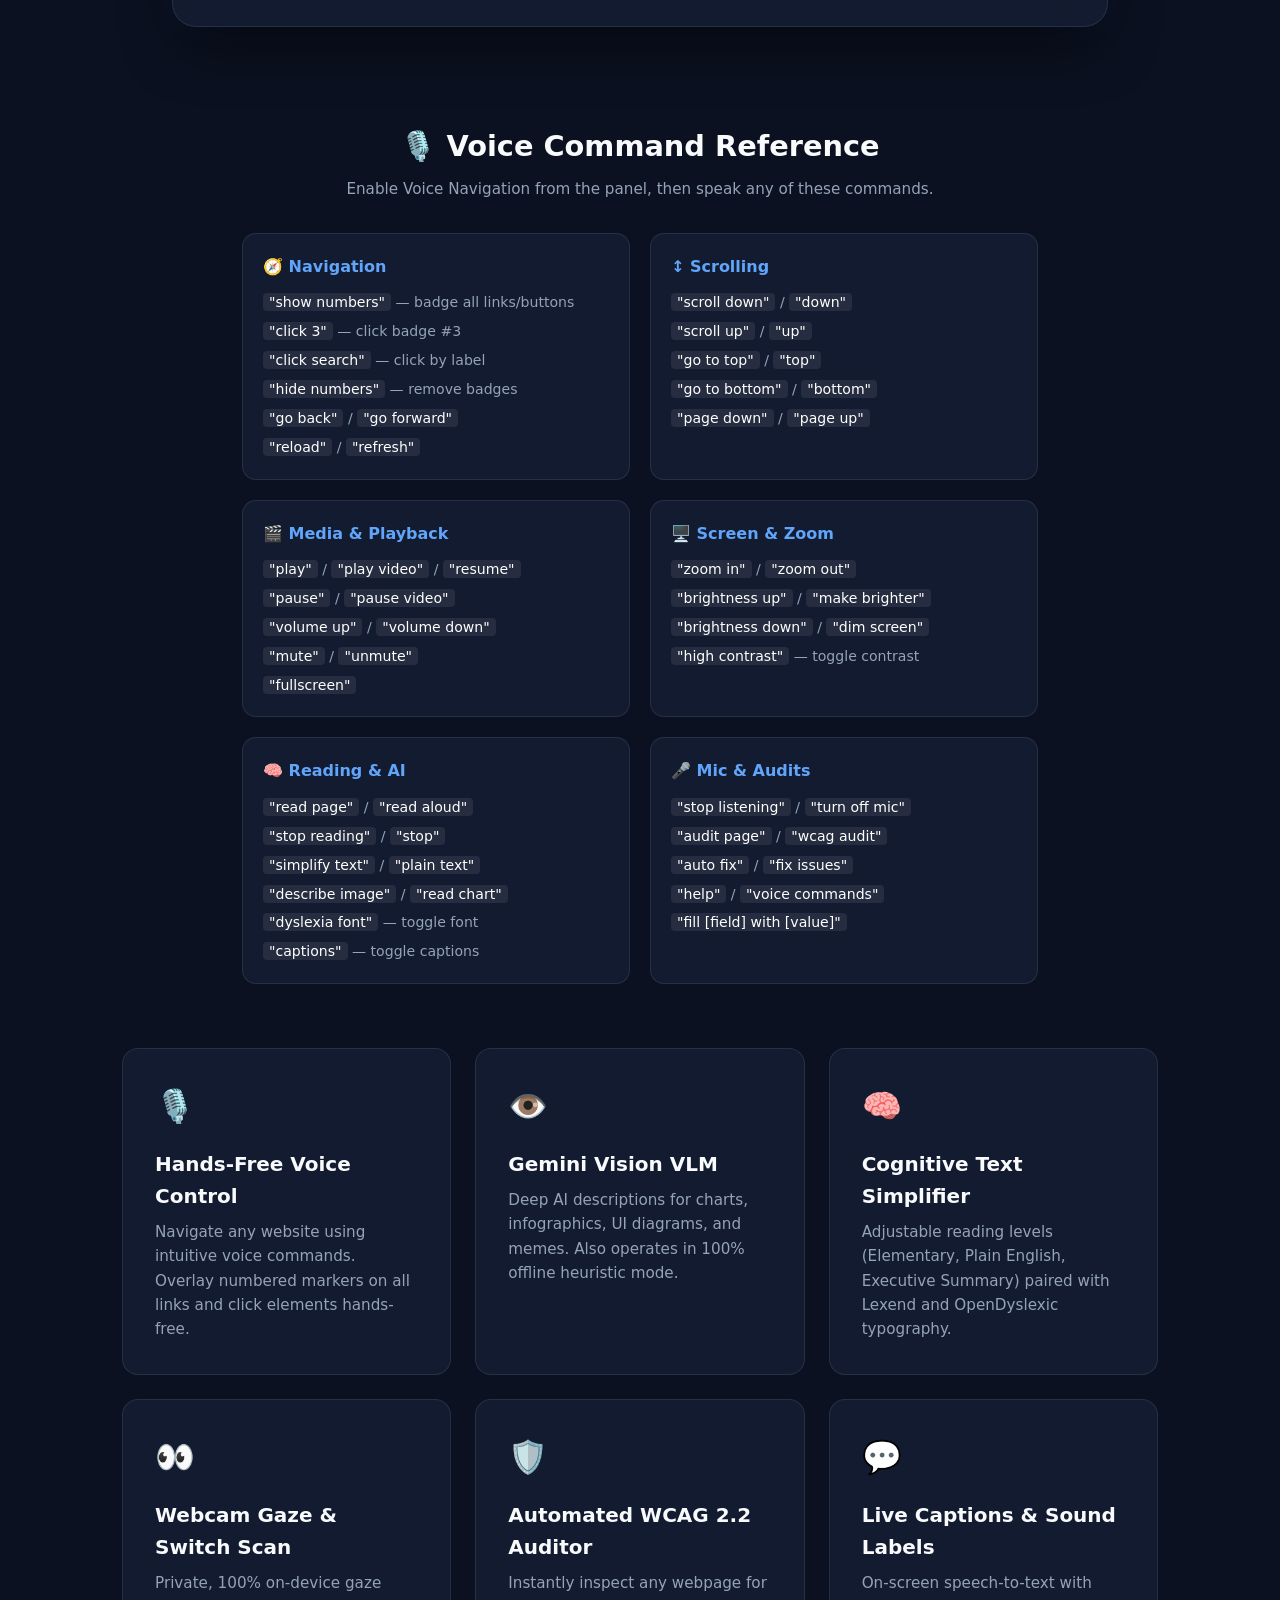
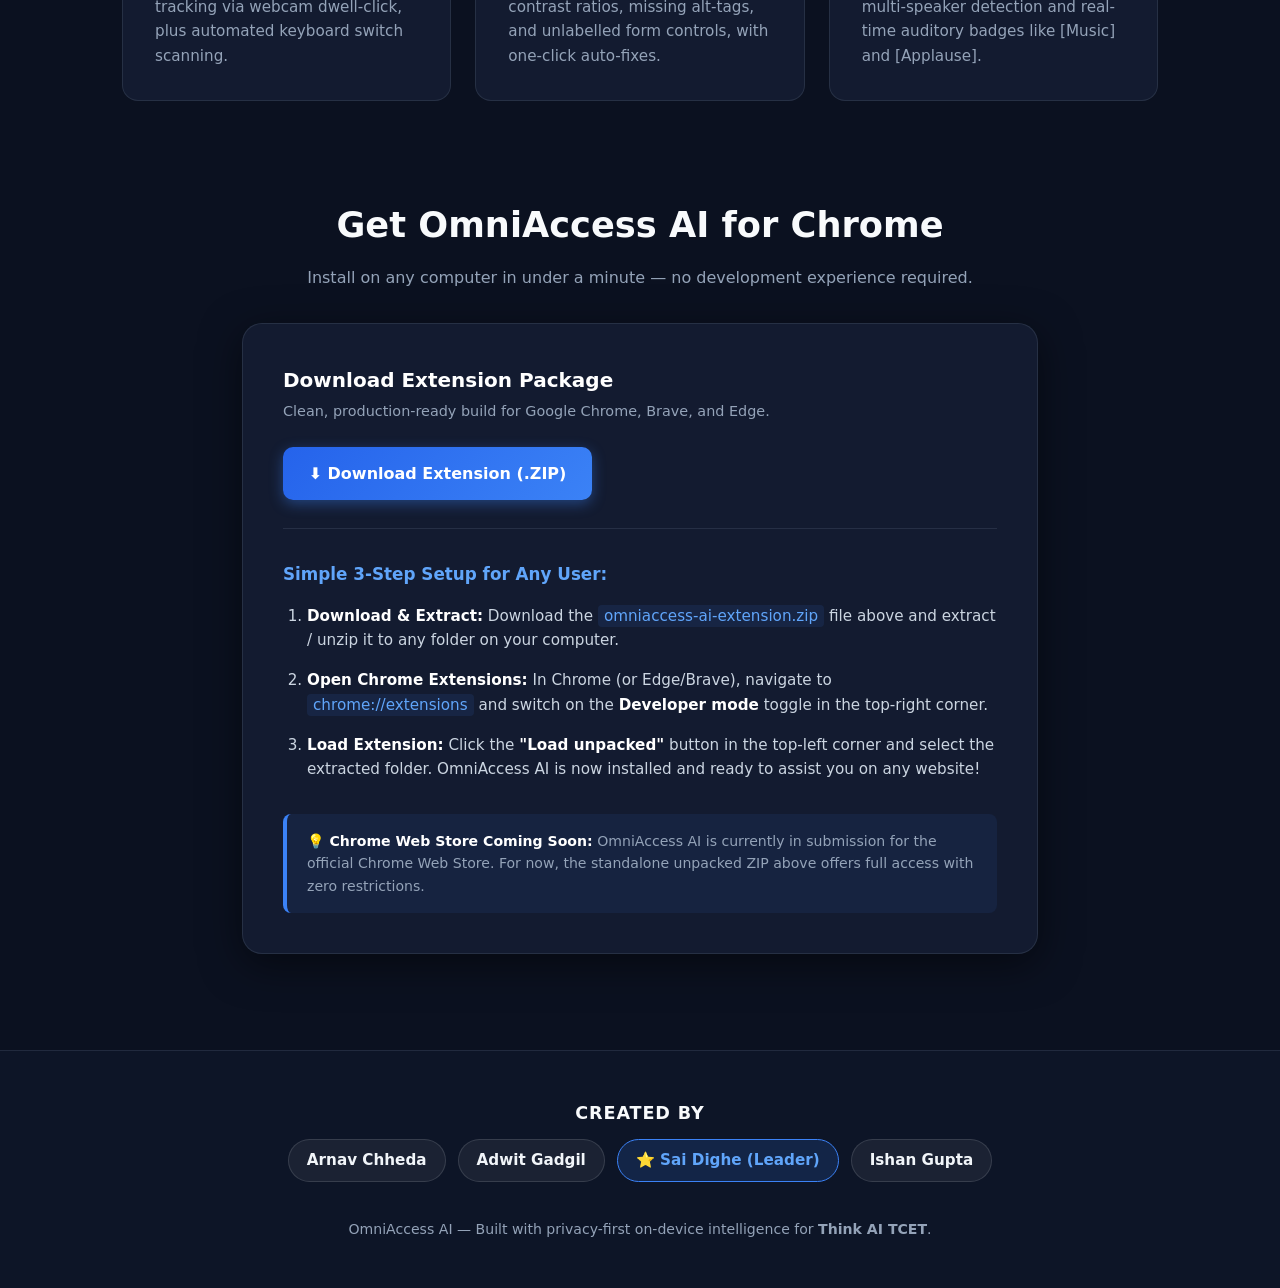
==== commit f9d9834c: "Add project creators to website footer and update build" ====
--- a/index.html
+++ b/index.html
@@ -696,8 +696,31 @@
     </section>
   </main>
 
-  <footer role="contentinfo">
-    <p>OmniAccess AI &mdash; Built with privacy-first on-device intelligence for Think AI TCET.</p>
+  <footer role="contentinfo" style="padding: 3rem 2rem; border-top: 1px solid var(--border); text-align: center; background: rgba(15, 23, 42, 0.85); backdrop-filter: blur(12px);">
+    <div style="max-width: 760px; margin: 0 auto; display: flex; flex-direction: column; align-items: center; gap: 1.25rem;">
+      <div>
+        <h4 style="font-size: 1.1rem; font-weight: 700; color: #f8fafc; letter-spacing: 0.05em; text-transform: uppercase; margin-bottom: 0.75rem;">
+          Created By
+        </h4>
+        <div style="display: flex; flex-wrap: wrap; justify-content: center; gap: 12px; margin-bottom: 0.5rem;">
+          <span style="background: rgba(255, 255, 255, 0.06); border: 1px solid rgba(255, 255, 255, 0.12); padding: 8px 18px; border-radius: 9999px; font-weight: 600; font-size: 0.95rem; color: #f1f5f9;">
+            Arnav Chheda
+          </span>
+          <span style="background: rgba(255, 255, 255, 0.06); border: 1px solid rgba(255, 255, 255, 0.12); padding: 8px 18px; border-radius: 9999px; font-weight: 600; font-size: 0.95rem; color: #f1f5f9;">
+            Adwit Gadgil
+          </span>
+          <span style="background: rgba(59, 130, 246, 0.15); border: 1.5px solid #3b82f6; padding: 8px 18px; border-radius: 9999px; font-weight: 700; font-size: 0.95rem; color: #60a5fa; display: inline-flex; align-items: center; gap: 6px;">
+            <span>⭐ Sai Dighe (Leader)</span>
+          </span>
+          <span style="background: rgba(255, 255, 255, 0.06); border: 1px solid rgba(255, 255, 255, 0.12); padding: 8px 18px; border-radius: 9999px; font-weight: 600; font-size: 0.95rem; color: #f1f5f9;">
+            Ishan Gupta
+          </span>
+        </div>
+      </div>
+      <p style="color: var(--text-muted); font-size: 0.88rem; margin-top: 0.5rem;">
+        OmniAccess AI &mdash; Built with privacy-first on-device intelligence for <strong>Think AI TCET</strong>.
+      </p>
+    </div>
   </footer>
 
   <script src="website-demo.js"></script>
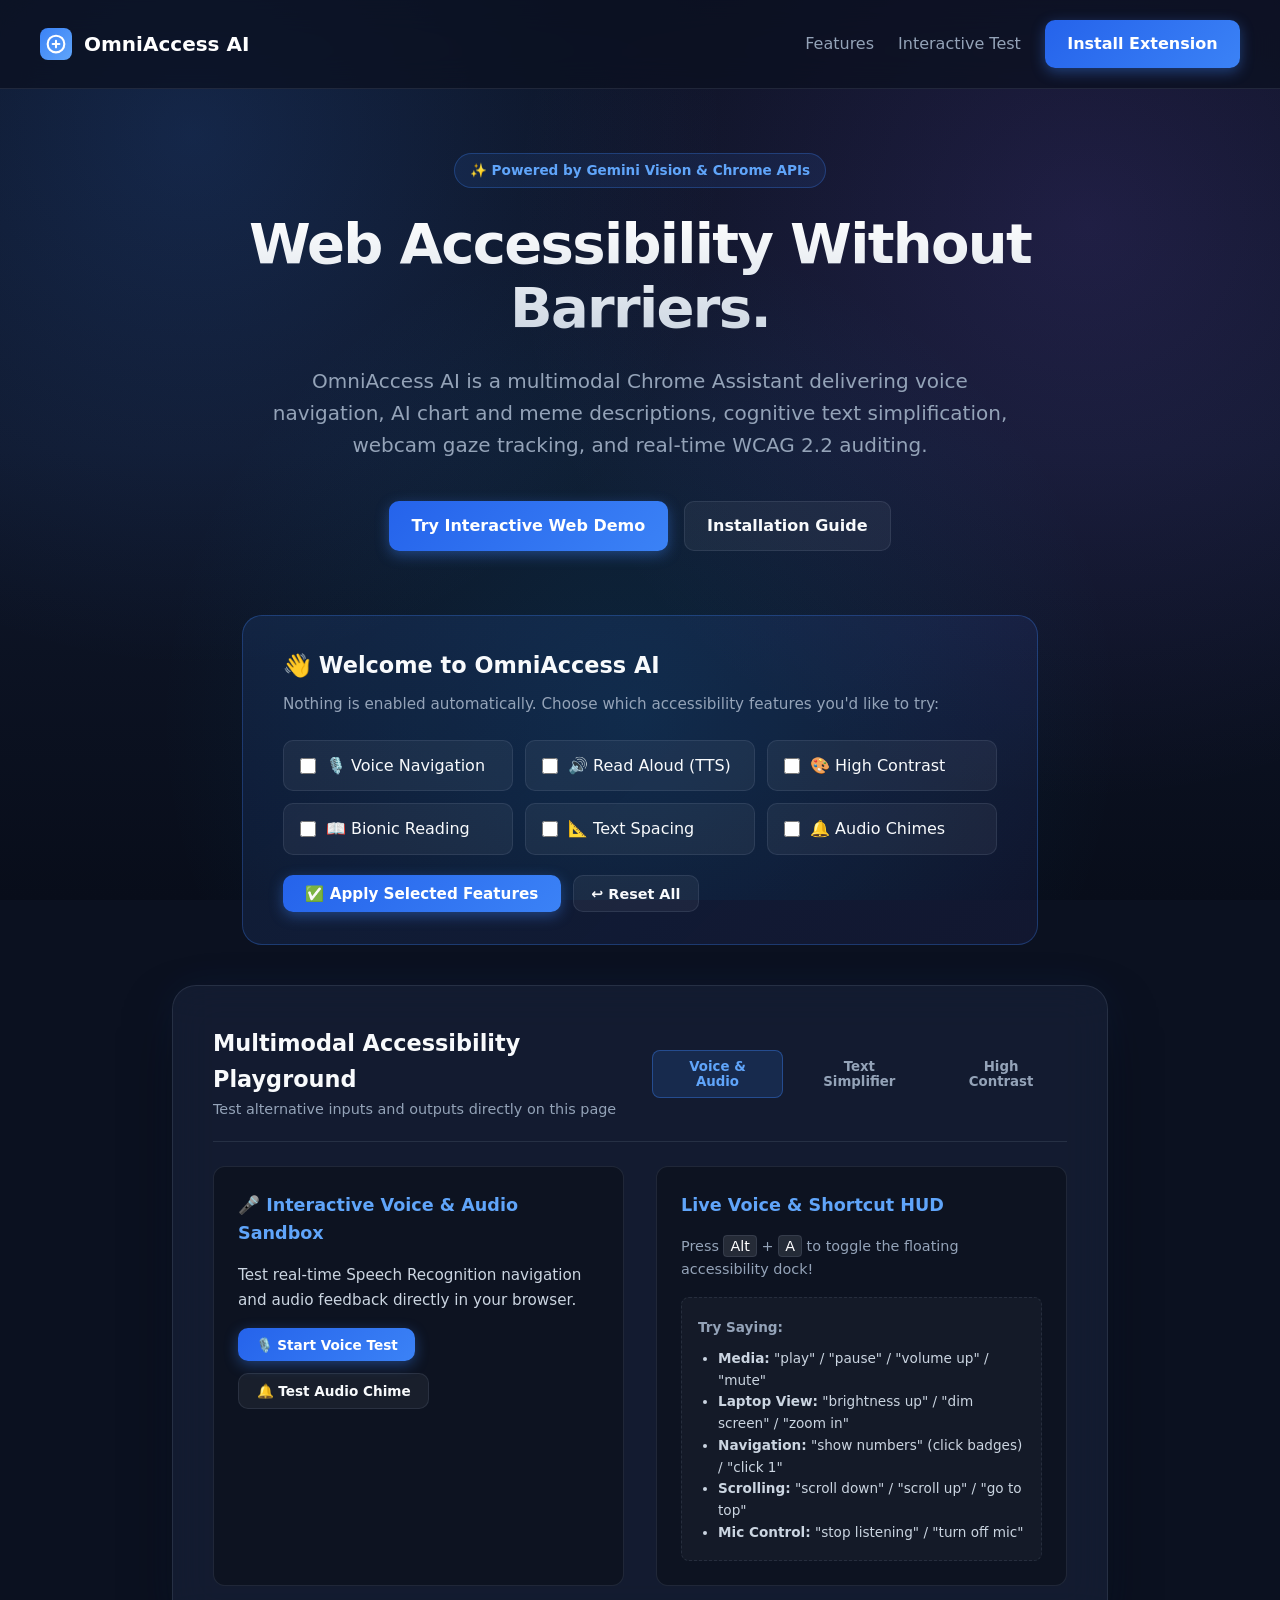
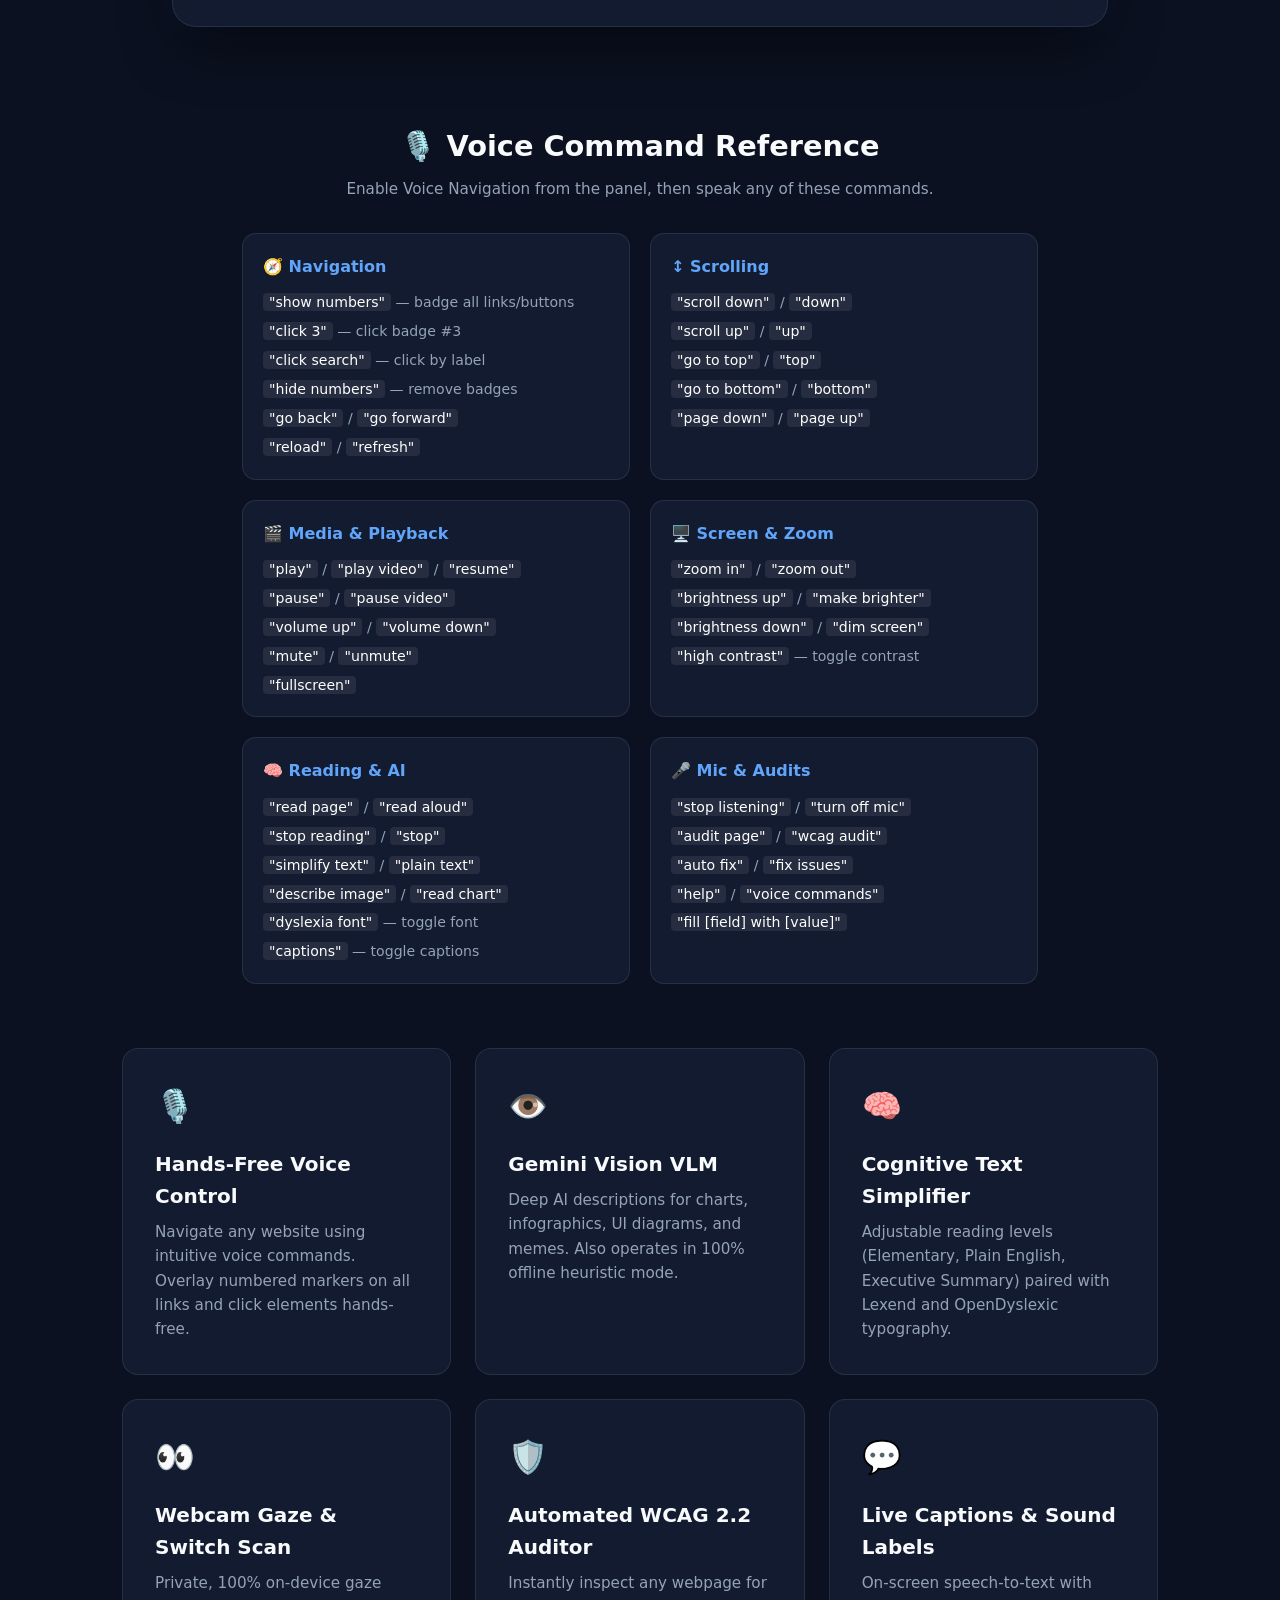
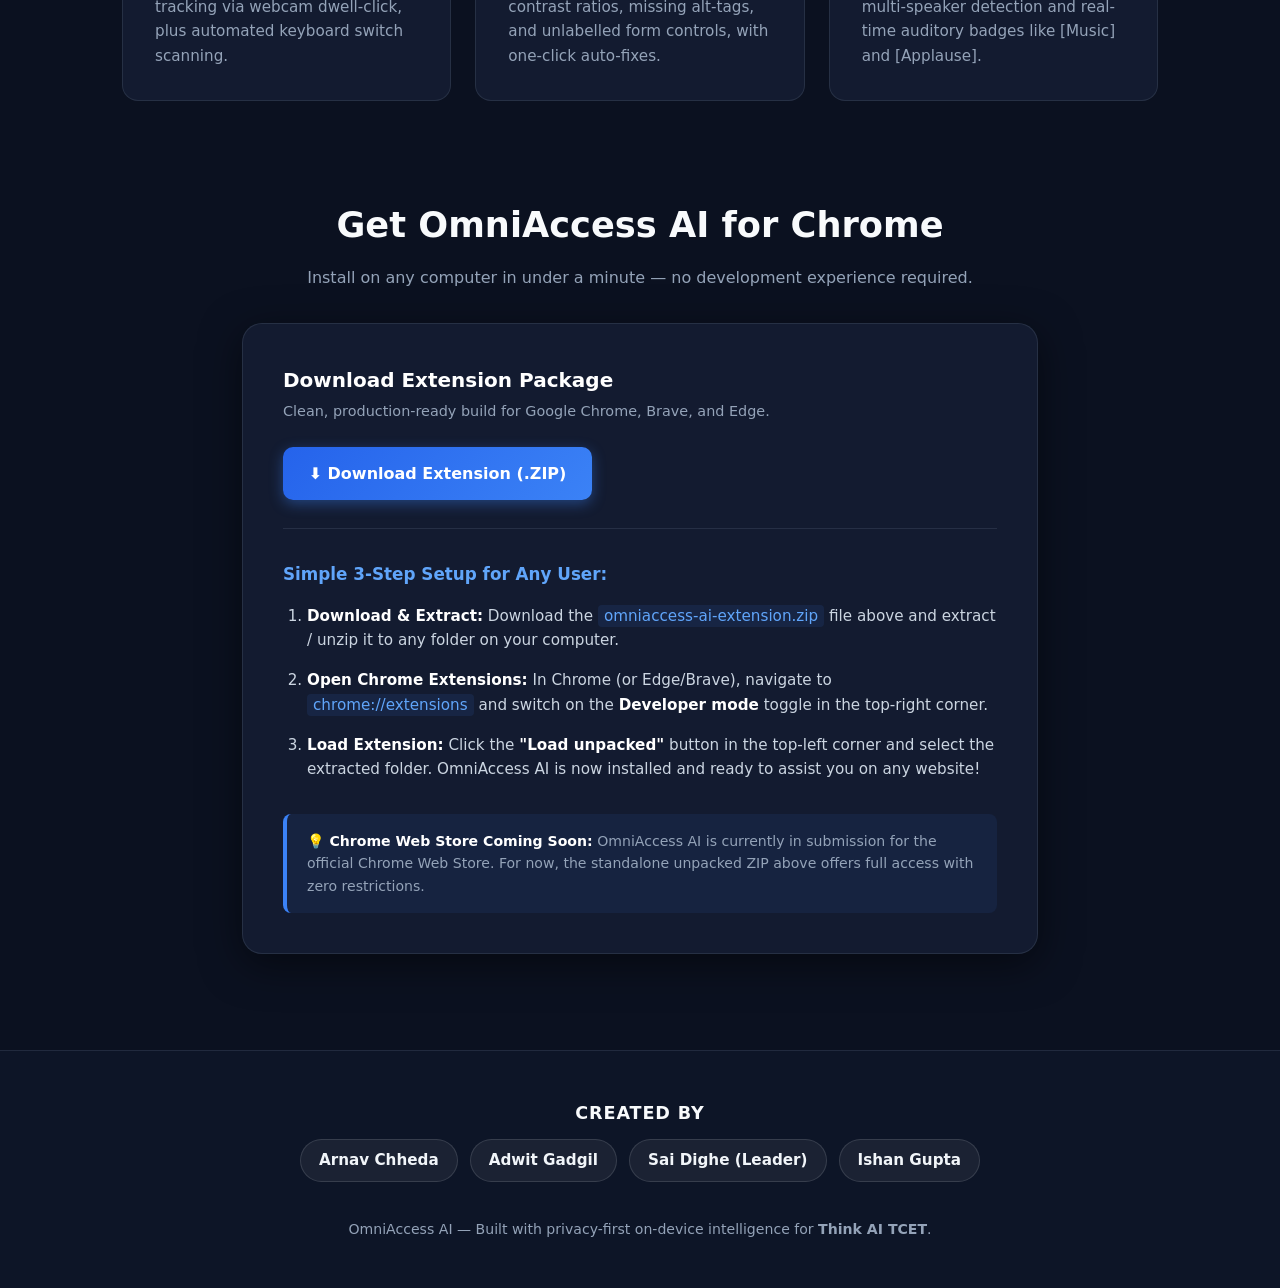
==== commit e436c33b: "Update footer: remove star from leader" ====
--- a/index.html
+++ b/index.html
@@ -709,8 +709,8 @@
           <span style="background: rgba(255, 255, 255, 0.06); border: 1px solid rgba(255, 255, 255, 0.12); padding: 8px 18px; border-radius: 9999px; font-weight: 600; font-size: 0.95rem; color: #f1f5f9;">
             Adwit Gadgil
           </span>
-          <span style="background: rgba(59, 130, 246, 0.15); border: 1.5px solid #3b82f6; padding: 8px 18px; border-radius: 9999px; font-weight: 700; font-size: 0.95rem; color: #60a5fa; display: inline-flex; align-items: center; gap: 6px;">
-            <span>⭐ Sai Dighe (Leader)</span>
+          <span style="background: rgba(255, 255, 255, 0.06); border: 1px solid rgba(255, 255, 255, 0.12); padding: 8px 18px; border-radius: 9999px; font-weight: 600; font-size: 0.95rem; color: #f1f5f9;">
+            Sai Dighe (Leader)
           </span>
           <span style="background: rgba(255, 255, 255, 0.06); border: 1px solid rgba(255, 255, 255, 0.12); padding: 8px 18px; border-radius: 9999px; font-weight: 600; font-size: 0.95rem; color: #f1f5f9;">
             Ishan Gupta
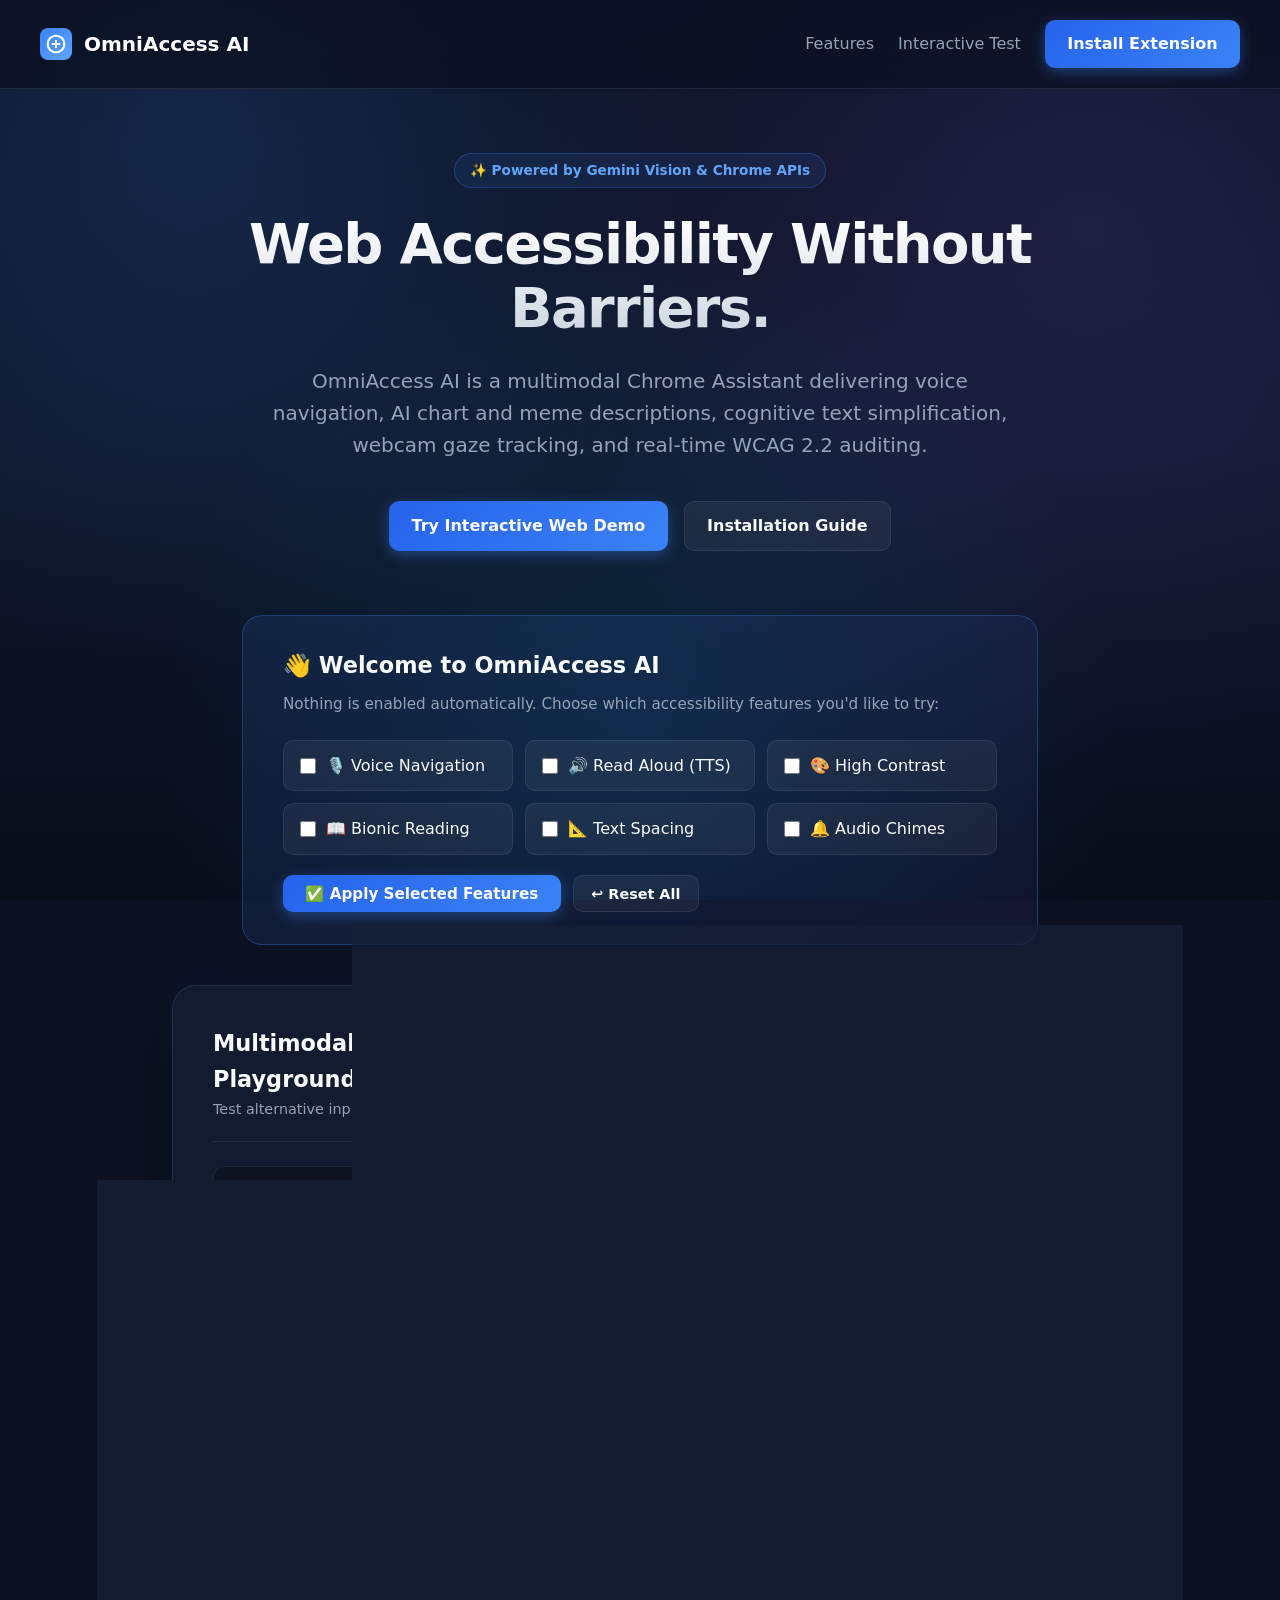
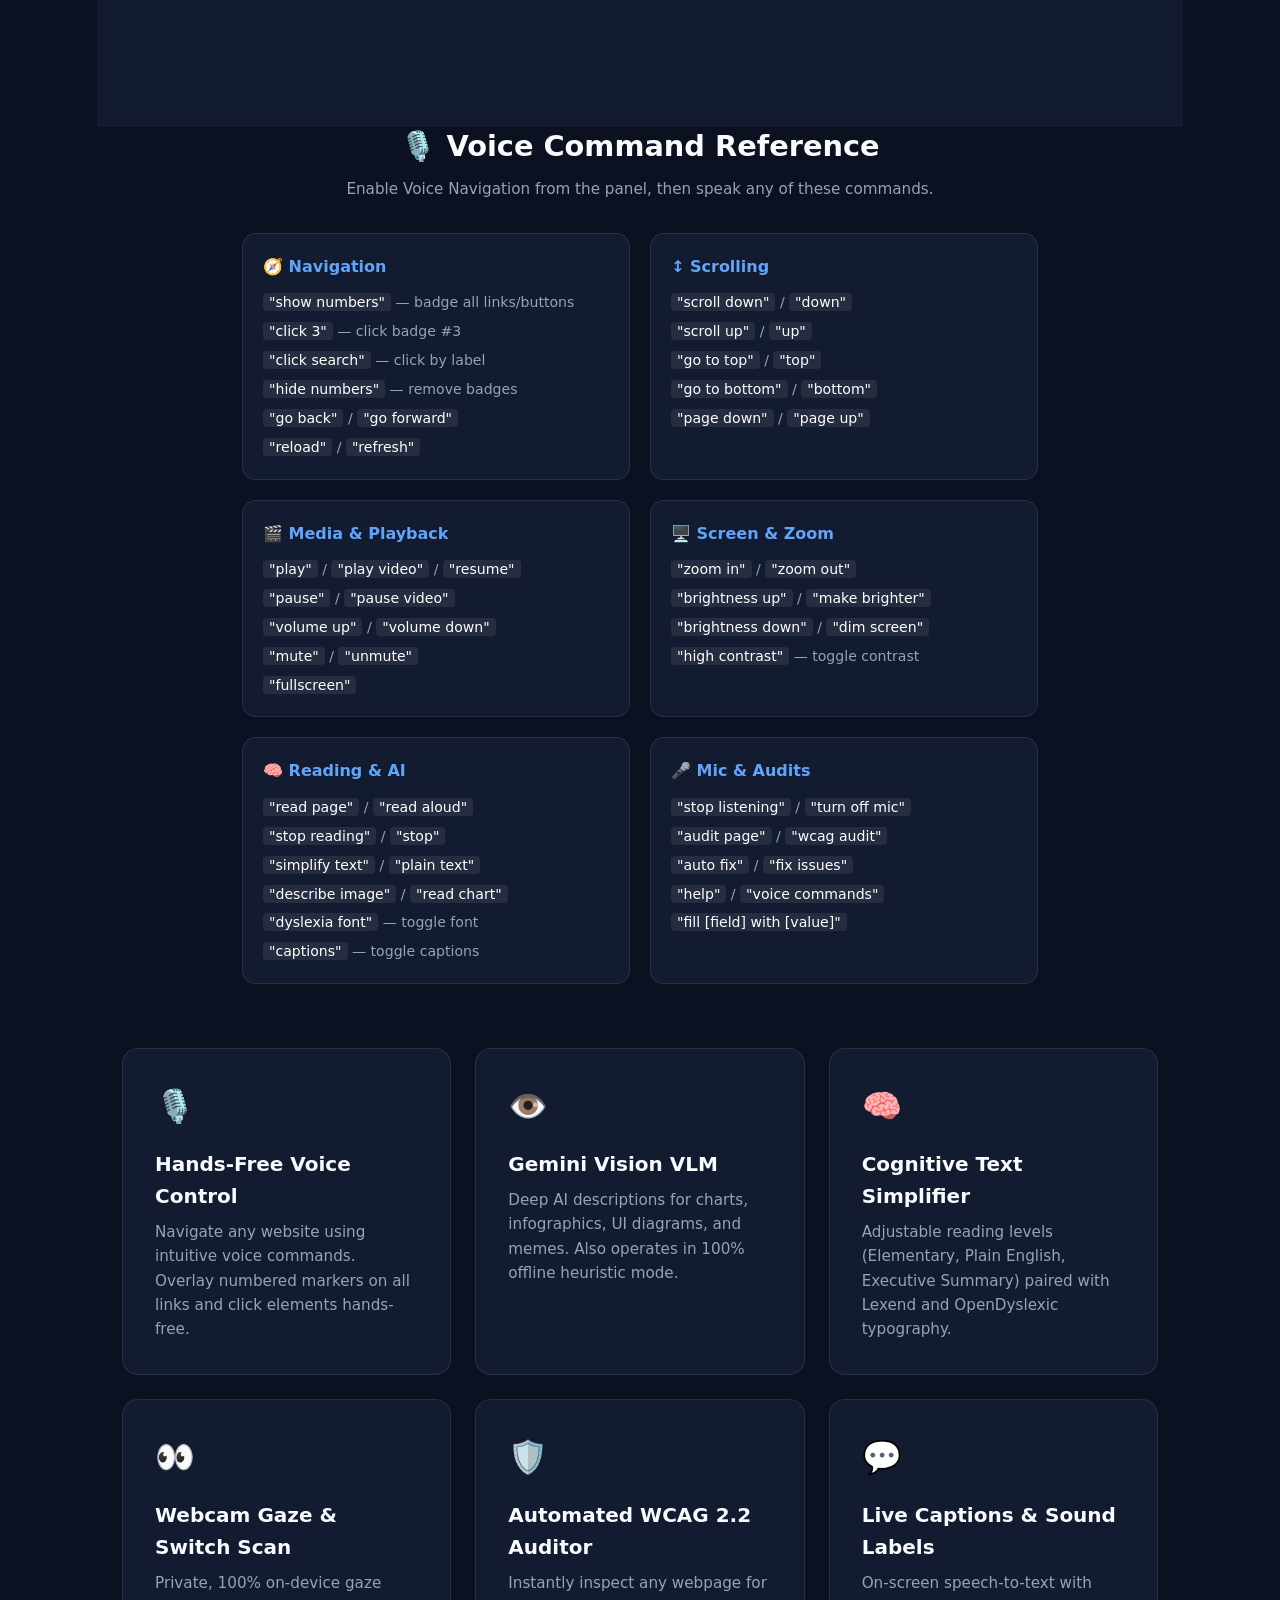
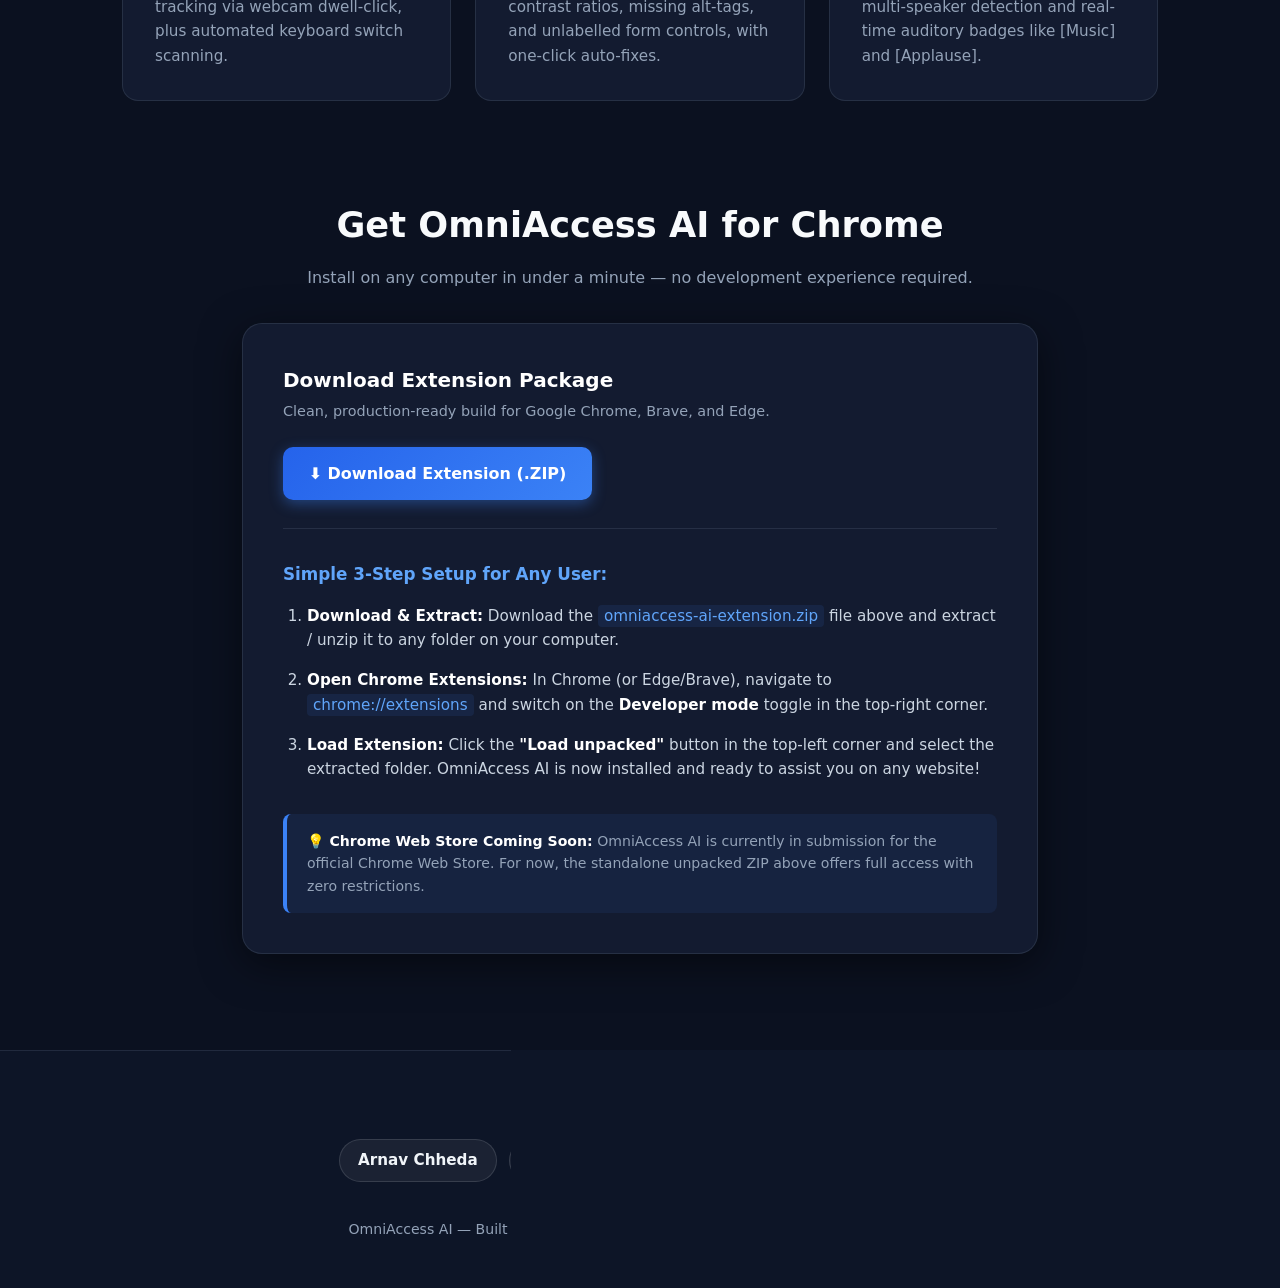
==== commit f418dabf: "Update footer: remove leader tag" ====
--- a/index.html
+++ b/index.html
@@ -710,7 +710,7 @@
             Adwit Gadgil
           </span>
           <span style="background: rgba(255, 255, 255, 0.06); border: 1px solid rgba(255, 255, 255, 0.12); padding: 8px 18px; border-radius: 9999px; font-weight: 600; font-size: 0.95rem; color: #f1f5f9;">
-            Sai Dighe (Leader)
+            Sai Dighe
           </span>
           <span style="background: rgba(255, 255, 255, 0.06); border: 1px solid rgba(255, 255, 255, 0.12); padding: 8px 18px; border-radius: 9999px; font-weight: 600; font-size: 0.95rem; color: #f1f5f9;">
             Ishan Gupta
